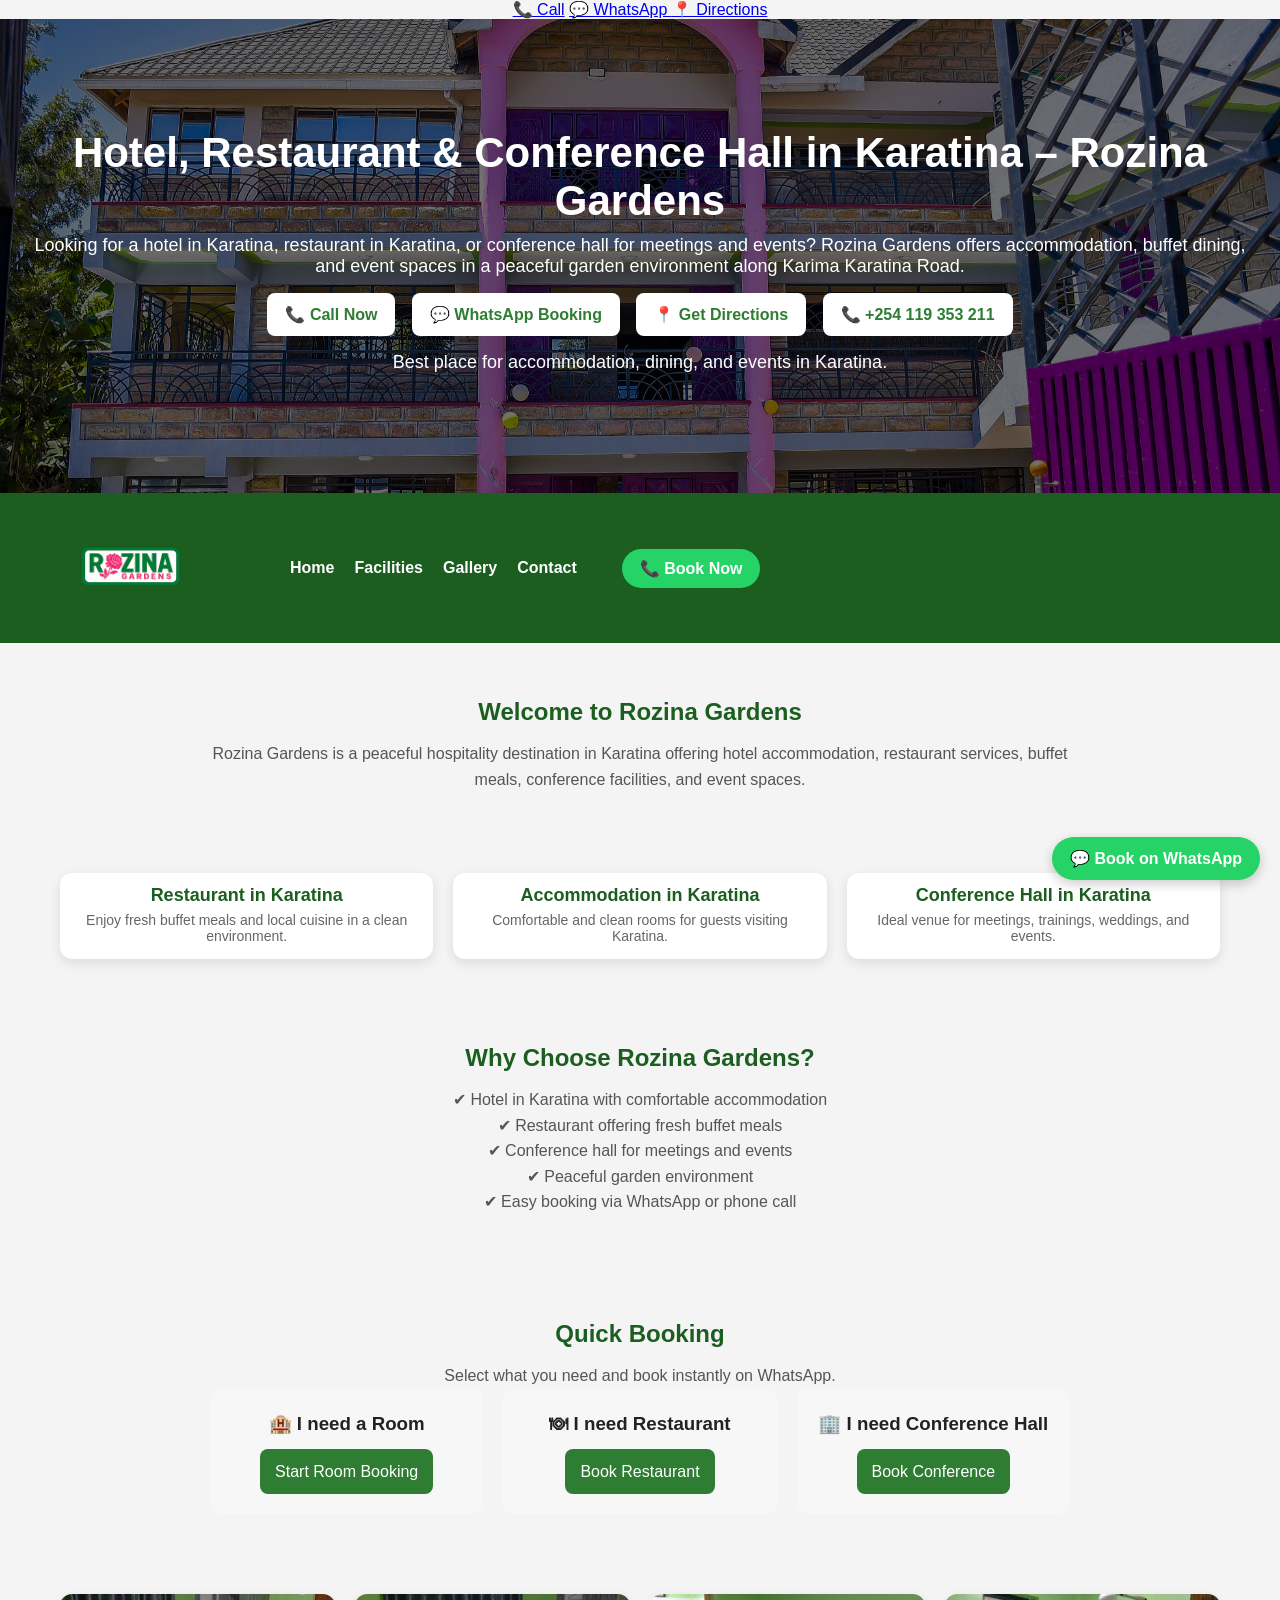
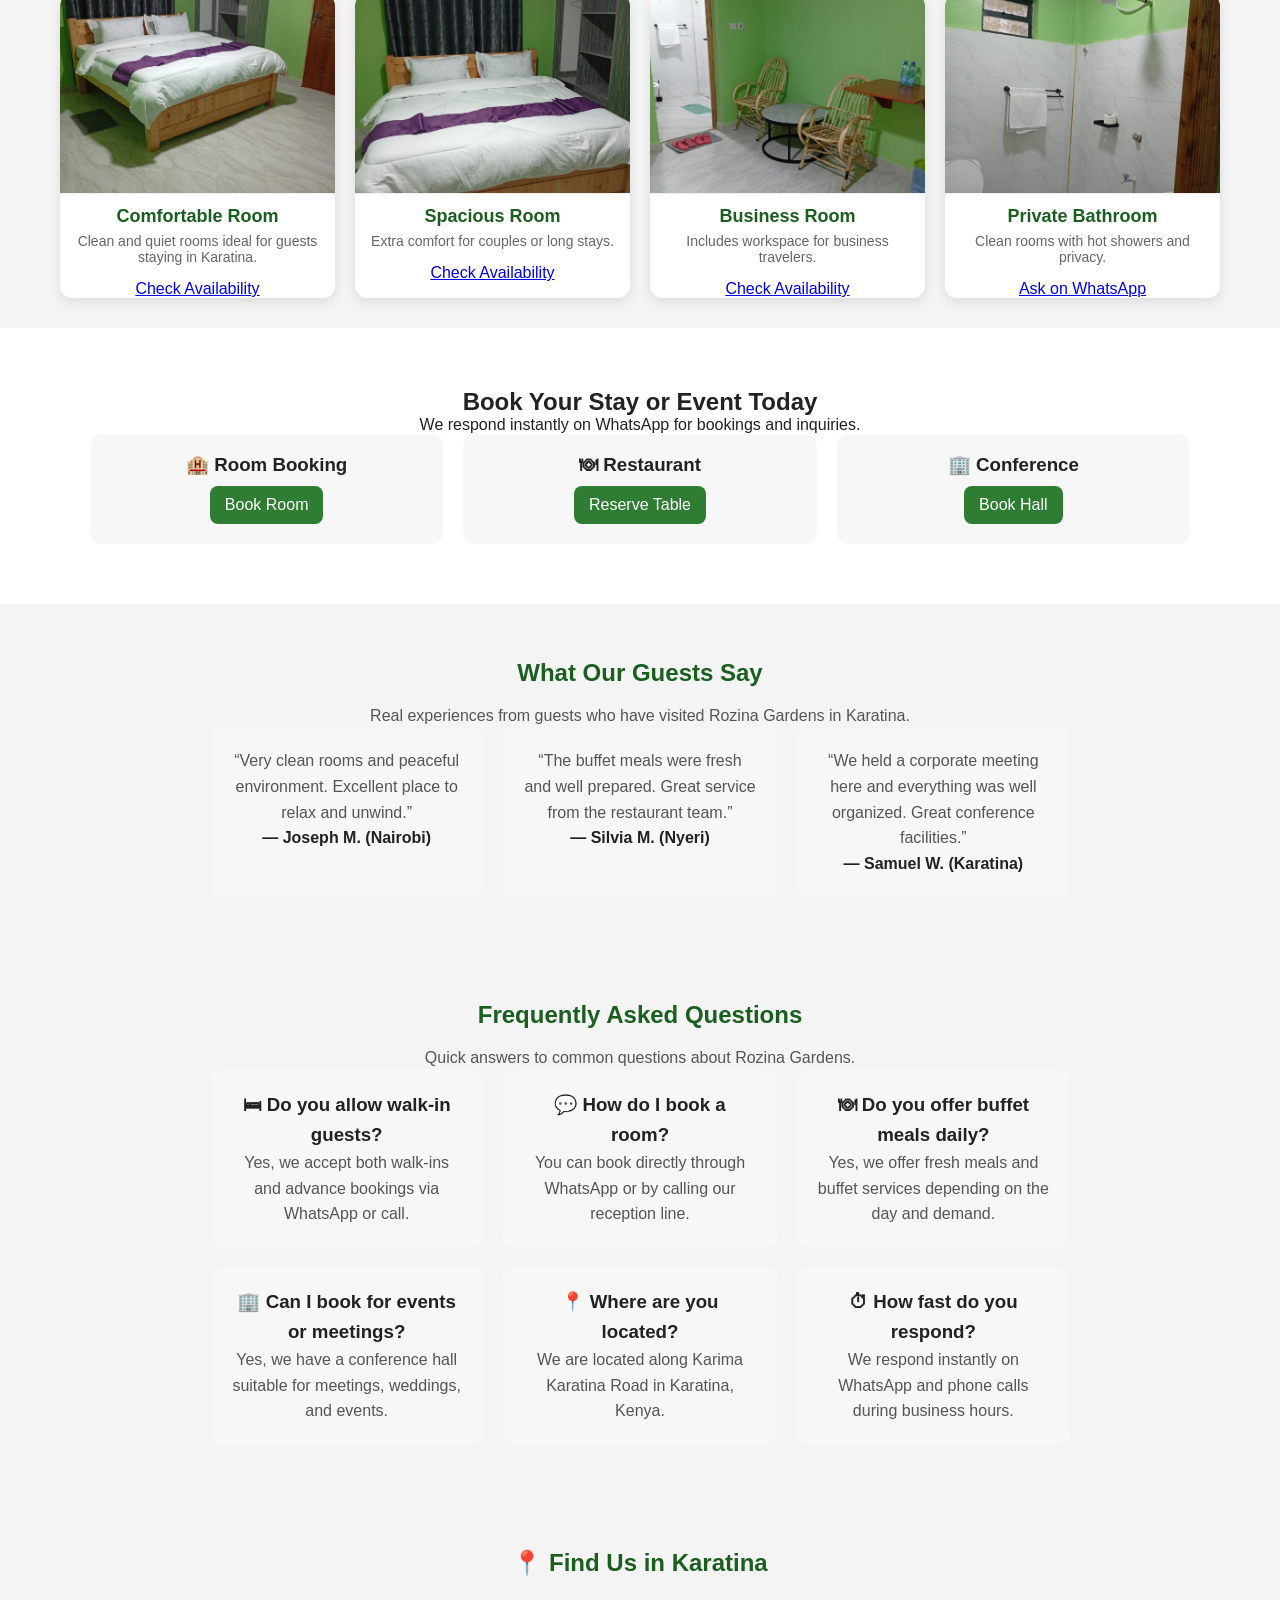
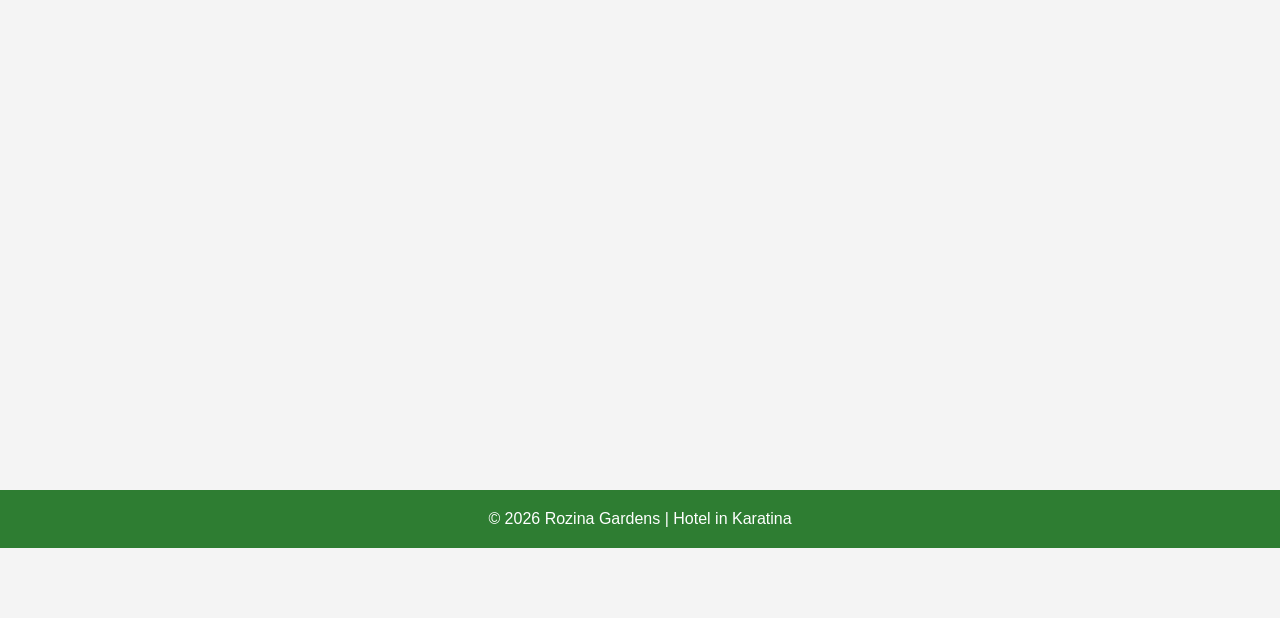
==== index.html @ b00935bf "Correct Rozina Gardens primary phone in index.html" ====
<!DOCTYPE html>
<html lang="en">
<head>
    <meta charset="UTF-8">
    <meta name="viewport" content="width=device-width, initial-scale=1.0">
    <title>Rozina Gardens | Hotel, Restaurant & Conference Hall in Karatina</title>
    <meta name="description" content="Rozina Gardens is a hotel in Karatina offering accommodation, restaurant dining, buffet meals, conference hall, and event venue services along Karima Karatina Road.">
    <link rel="canonical" href="https://rozinagardens.com/">
    <meta property="og:type" content="website">
    <meta property="og:title" content="Rozina Gardens | Hotel, Restaurant & Conference Hall in Karatina">
    <meta property="og:description" content="Accommodation, restaurant dining, buffet meals, conference and event facilities in Karatina.">
    <meta property="og:url" content="https://rozinagardens.com/">
    <meta property="og:image" content="https://rozinagardens.com/images/exterior/building-front-pink.jpg">
    <meta name="twitter:card" content="summary_large_image">
    <link rel="stylesheet" href="css/style.css">
    <link rel="icon" href="images/favicon/favicon.ico" sizes="any">
    <link rel="icon" type="image/png" sizes="16x16" href="images/favicon/favicon-16x16.png">
    <link rel="icon" type="image/png" sizes="32x32" href="images/favicon/favicon-32x32.png">
    <link rel="apple-touch-icon" href="images/favicon/apple-touch-icon.png">
    <meta name="theme-color" content="#0b7a3b">
    <script type="application/ld+json">
    {
      "@context": "https://schema.org",
      "@type": ["Hotel", "Restaurant"],
      "@id": "https://rozinagardens.com/#business",
      "name": "Rozina Gardens",
      "url": "https://rozinagardens.com/",
      "telephone": "+254119353211",
      "image": "https://rozinagardens.com/images/exterior/building-front-pink.jpg",
      "logo": "https://rozinagardens.com/images/logo/logo.png",
      "description": "Rozina Gardens offers hotel accommodation, restaurant dining, buffet meals, conference facilities and event spaces in Karatina, Kenya.",
      "address": {
        "@type": "PostalAddress",
        "streetAddress": "Karima Karatina Road",
        "addressLocality": "Karatina",
        "addressCountry": "KE"
      },
      "hasMap": "https://www.google.com/maps/search/?api=1&query=Rozina+Gardens+Karatina"
    }
    </script>
</head>

<body>

<!-- =========================
     STICKY BOOKING BAR
========================= -->
<div class="sticky-bar">

    <a href="tel:+254119353211" class="sticky-call">📞 Call</a>

    <a href="https://wa.me/254113953211" class="sticky-whatsapp" target="_blank">
        💬 WhatsApp
    </a>

    <a href="https://www.google.com/maps/search/?api=1&query=Rozina+Gardens+Karatina"
       class="sticky-directions" target="_blank">
        📍 Directions
    </a>

</div>

<!-- HERO SECTION -->
<header class="hero">

    <h1>Hotel, Restaurant & Conference Hall in Karatina – Rozina Gardens</h1>

    <p>
        Looking for a hotel in Karatina, restaurant in Karatina, or conference hall for meetings and events?
        Rozina Gardens offers accommodation, buffet dining, and event spaces in a peaceful garden environment along Karima Karatina Road.
    </p>

    <div class="cta">
        <a href="tel:+254119353211">📞 Call Now</a>
        <a href="https://wa.me/254113953211">💬 WhatsApp Booking</a>
        <a href="https://www.google.com/maps/search/?api=1&query=Rozina+Gardens+Karatina" target="_blank">
            📍 Get Directions
        </a>

        <a class="contact-pill" href="tel:+254119353211">
            📞 +254 119 353 211
        </a>
    </div>

    <p class="tagline">
        Best place for accommodation, dining, and events in Karatina.
    </p>

</header>

<!-- NAVIGATION -->
<nav>

    <a href="index.html" class="site-logo">
        <img src="images/logo/logo.png" alt="Rozina Gardens Logo">
    </a>

    <a href="index.html">Home</a>

    <a href="facilities.html">Facilities</a>

    <a href="gallery.html">Gallery</a>

    <a href="contact.html">Contact</a>

    <a class="book-btn"
        href="https://wa.me/254113953211"
        target="_blank">
        📞 Book Now
    </a>

</nav>

<!-- INTRO -->
<section class="intro">

    <h2>Welcome to Rozina Gardens</h2>

    <p>
        Rozina Gardens is a peaceful hospitality destination in Karatina offering hotel accommodation, restaurant services,
        buffet meals, conference facilities, and event spaces.
    </p>

</section>

<!-- SERVICES -->
<section class="cards">

    <div class="card">
        <h3>Restaurant in Karatina</h3>
        <p>Enjoy fresh buffet meals and local cuisine in a clean environment.</p>
    </div>

    <div class="card">
        <h3>Accommodation in Karatina</h3>
        <p>Comfortable and clean rooms for guests visiting Karatina.</p>
    </div>

    <div class="card">
        <h3>Conference Hall in Karatina</h3>
        <p>Ideal venue for meetings, trainings, weddings, and events.</p>
    </div>

</section>

<!-- WHY CHOOSE US -->
<section class="intro">

    <h2>Why Choose Rozina Gardens?</h2>

    <p>
        ✔ Hotel in Karatina with comfortable accommodation<br>
        ✔ Restaurant offering fresh buffet meals<br>
        ✔ Conference hall for meetings and events<br>
        ✔ Peaceful garden environment<br>
        ✔ Easy booking via WhatsApp or phone call
    </p>

</section>

<!-- =========================
     QUICK BOOKING INTENT (NEW)
========================= -->
<section class="intro">

    <h2>Quick Booking</h2>

    <p>Select what you need and book instantly on WhatsApp.</p>

    <div class="booking-cards">

        <div class="booking-card">
            <h3>🏨 I need a Room</h3>
            <a href="https://wa.me/254113953211?text=Hello%20I%20would%20like%20to%20book%20a%20room%20at%20Rozina%20Gardens"
               target="_blank">
               Start Room Booking
            </a>
        </div>

        <div class="booking-card">
            <h3>🍽 I need Restaurant</h3>
            <a href="https://wa.me/254113953211?text=Hello%20I%20would%20like%20to%20make%20a%20restaurant%20reservation%20at%20Rozina%20Gardens"
               target="_blank">
               Book Restaurant
            </a>
        </div>

        <div class="booking-card">
            <h3>🏢 I need Conference Hall</h3>
            <a href="https://wa.me/254113953211?text=Hello%20I%20would%20like%20to%20book%20the%20conference%20hall%20at%20Rozina%20Gardens"
               target="_blank">
               Book Conference
            </a>
        </div>

    </div>

</section>

<!-- ROOMS SECTION -->
<section class="cards">

    <div class="card">
        <img src="images/rooms/bedroom-main.jpg" alt="Comfortable guest room at Rozina Gardens in Karatina" loading="lazy">
        <h3>Comfortable Room</h3>
        <p>Clean and quiet rooms ideal for guests staying in Karatina.</p>
        <a href="https://wa.me/254113953211?text=I%20want%20to%20book%20a%20room" target="_blank">
            Check Availability
        </a>
    </div>

    <div class="card">
        <img src="images/rooms/bed-detail.jpg" alt="Bed and room details at Rozina Gardens" loading="lazy">
        <h3>Spacious Room</h3>
        <p>Extra comfort for couples or long stays.</p>
        <a href="https://wa.me/254113953211?text=I%20want%20a%20spacious%20room" target="_blank">
            Check Availability
        </a>
    </div>

    <div class="card">
        <img src="images/rooms/room-desk-area.jpg" alt="Guest room workspace at Rozina Gardens" loading="lazy">
        <h3>Business Room</h3>
        <p>Includes workspace for business travelers.</p>
        <a href="https://wa.me/254113953211?text=I%20need%20a%20business%20room" target="_blank">
            Check Availability
        </a>
    </div>

    <div class="card">
        <img src="images/rooms/bathroom-clean.jpg" alt="Private guest bathroom at Rozina Gardens" loading="lazy">
        <h3>Private Bathroom</h3>
        <p>Clean rooms with hot showers and privacy.</p>
        <a href="https://wa.me/254113953211?text=Tell%20me%20about%20bathrooms" target="_blank">
            Ask on WhatsApp
        </a>
    </div>

</section>

<!-- BOOKING SECTION -->
<section class="booking-section">

    <h2>Book Your Stay or Event Today</h2>

    <p>We respond instantly on WhatsApp for bookings and inquiries.</p>

    <div class="booking-cards">

        <div class="booking-card">
            <h3>🏨 Room Booking</h3>
            <a href="https://wa.me/254113953211?text=I%20want%20to%20book%20a%20room" target="_blank">Book Room</a>
        </div>

        <div class="booking-card">
            <h3>🍽 Restaurant</h3>
            <a href="https://wa.me/254113953211?text=I%20want%20to%20reserve%20a%20table" target="_blank">Reserve Table</a>
        </div>

        <div class="booking-card">
            <h3>🏢 Conference</h3>
            <a href="https://wa.me/254113953211?text=I%20want%20to%20book%20conference%20hall" target="_blank">Book Hall</a>
        </div>

    </div>
</section>
<!-- =========================
     TESTIMONIALS SECTION
========================= -->
<section class="intro">

    <h2>What Our Guests Say</h2>

    <p>Real experiences from guests who have visited Rozina Gardens in Karatina.</p>

    <div class="booking-cards">

        <div class="booking-card">
            <p>
                “Very clean rooms and peaceful environment. Excellent place to relax and unwind.”
            </p>
            <h4>— Joseph M. (Nairobi)</h4>
        </div>

        <div class="booking-card">
            <p>
                “The buffet meals were fresh and well prepared. Great service from the restaurant team.”
            </p>
            <h4>— Silvia M. (Nyeri)</h4>
        </div>

        <div class="booking-card">
            <p>
                “We held a corporate meeting here and everything was well organized. Great conference facilities.”
            </p>
            <h4>— Samuel W. (Karatina)</h4>
        </div>

    </div>

</section>
<!-- =========================
     FAQ SECTION
========================= -->
<section class="intro">

    <h2>Frequently Asked Questions</h2>

    <p>Quick answers to common questions about Rozina Gardens.</p>

    <div class="booking-cards">

        <div class="booking-card">
            <h3>🛏 Do you allow walk-in guests?</h3>
            <p>Yes, we accept both walk-ins and advance bookings via WhatsApp or call.</p>
        </div>

        <div class="booking-card">
            <h3>💬 How do I book a room?</h3>
            <p>You can book directly through WhatsApp or by calling our reception line.</p>
        </div>

        <div class="booking-card">
            <h3>🍽 Do you offer buffet meals daily?</h3>
            <p>Yes, we offer fresh meals and buffet services depending on the day and demand.</p>
        </div>

        <div class="booking-card">
            <h3>🏢 Can I book for events or meetings?</h3>
            <p>Yes, we have a conference hall suitable for meetings, weddings, and events.</p>
        </div>

        <div class="booking-card">
            <h3>📍 Where are you located?</h3>
            <p>We are located along Karima Karatina Road in Karatina, Kenya.</p>
        </div>

        <div class="booking-card">
            <h3>⏱ How fast do you respond?</h3>
            <p>We respond instantly on WhatsApp and phone calls during business hours.</p>
        </div>

    </div>

</section>
<!-- MAP -->
<section class="intro">

    <h2>📍 Find Us in Karatina</h2>

    <iframe
        src="https://www.google.com/maps?q=Rozina+Gardens+Karatina&output=embed"
        width="100%"
        height="400"
        style="border:0; border-radius:10px;"
        loading="lazy">
    </iframe>

</section>

<!-- FOOTER -->
<footer>
    <p>© 2026 Rozina Gardens | Hotel in Karatina</p>
</footer>

<!-- WHATSAPP FLOAT -->
<a href="https://wa.me/254113953211" class="whatsapp-float">
    💬 Book on WhatsApp
</a>

</body>
</html>
---- css/style.css ----
/* =========================
   RESET
========================= */
* {
    margin: 0;
    padding: 0;
    box-sizing: border-box;
    font-family: Arial, sans-serif;
}

html {
    scroll-behavior: smooth;
}

body {
    background: #f4f4f4;
    color: #222;
    text-align: center;
    padding-bottom: 70px;
}

/* =========================
   HERO
========================= */
.hero {
    background: url("../images/exterior/building-front-pink.jpg") center/cover no-repeat;
    color: white;
    padding: 110px 20px;
    position: relative;
}

.hero::before {
    content: "";
    position: absolute;
    inset: 0;
    background: rgba(0, 0, 0, 0.55);
}

.hero * {
    position: relative;
    z-index: 2;
}

.hero h1 {
    font-size: 42px;
    margin-bottom: 10px;
}

.hero p {
    font-size: 18px;
    margin: 10px 0;
}

/* =========================
   NAVIGATION
========================= */

nav {
    background: #1b5e20;
    padding: 15px 40px;
    display: flex;
    align-items: center;
    justify-content: flex-start;
    gap: 20px;
    flex-wrap: wrap;
}

nav a {
    color: white;
    text-decoration: none;
    font-weight: bold;
    transition: 0.25s ease;
}

nav a:hover {
    opacity: 0.85;
}

.site-logo {
    margin-right: 50px;
}

.site-logo img {
    height: 120px;
    width: auto;
    display: block;
}

/* Book Now Button */

.book-btn {
    background: #25D366;
    color: white !important;
    padding: 10px 18px;
    border-radius: 30px;
    margin-left: 25px;
    transition: 0.25s ease;
}

.book-btn:hover {
    background: #1ebe5d;
    transform: translateY(-2px);
}

nav a:hover {
    opacity: 0.85;
}

/* =========================
   CTA BUTTONS
========================= */
.cta a {
    display: inline-block;
    background: white;
    color: #2e7d32;
    padding: 12px 18px;
    margin: 6px;
    border-radius: 8px;
    font-weight: bold;
    text-decoration: none;
    transition: 0.3s ease;
}

.cta a:hover {
    transform: translateY(-2px);
}

/* =========================
   INTRO SECTION
========================= */
.intro {
    padding: 50px 20px;
    max-width: 900px;
    margin: auto;
    line-height: 1.6;
}

.intro h1,
.intro h2 {
    margin-bottom: 10px;
    color: #1b5e20;
}

.intro p {
    color: #555;
}

/* =========================
   GRID LAYOUT
========================= */
.cards,
.gallery {
    display: grid;
    grid-template-columns: repeat(auto-fit, minmax(250px, 1fr));
    gap: 20px;
    padding: 30px 20px;
    max-width: 1200px;
    margin: auto;
}

/* =========================
   CARD STYLING
========================= */
.card {
    background: white;
    border-radius: 12px;
    overflow: hidden;
    box-shadow: 0 4px 12px rgba(0,0,0,0.1);
    display: flex;
    flex-direction: column;
    transition: transform 0.25s ease, box-shadow 0.25s ease;
}

.cards a.card {
    text-decoration: none;
    color: inherit;
}

.card:hover {
    transform: translateY(-6px) scale(1.02);
    box-shadow: 0 12px 30px rgba(0,0,0,0.18);
}

.card img {
    width: 100%;
    height: 200px;
    object-fit: cover;
    border-bottom: 1px solid #eee;
}

.card h3 {
    margin: 12px 0 6px;
    color: #1b5e20;
    font-size: 18px;
}

.card p {
    padding: 0 12px 15px;
    color: #666;
    font-size: 14px;
}

.cards .card:hover h3 {
    color: #2e7d32;
}

/* =========================
   GALLERY IMAGES
========================= */
.gallery img {
    width: 100%;
    height: 240px;
    object-fit: cover;
    border-radius: 10px;
    display: block;
}

.gallery br {
    display: none;
}

/* =========================
   BOOKING SECTION
========================= */
.booking-section {
    background: white;
    padding: 60px 20px;
}

.booking-cards {
    display: grid;
    grid-template-columns: repeat(auto-fit, minmax(240px, 1fr));
    gap: 20px;
    max-width: 1100px;
    margin: auto;
}

.booking-card {
    background: #f7f7f7;
    padding: 20px;
    border-radius: 12px;
}

.booking-card a {
    display: inline-block;
    margin-top: 10px;
    background: #2e7d32;
    color: white;
    padding: 10px 15px;
    border-radius: 8px;
    text-decoration: none;
    transition: 0.3s ease;
}

.booking-card a:hover {
    opacity: 0.9;
}

/* =========================
   FOOTER
========================= */
footer {
    background: #2e7d32;
    color: white;
    padding: 20px;
    margin-top: 40px;
}

/* =========================
   WHATSAPP FLOATING BUTTON
========================= */
.whatsapp-float {
    position: fixed;
    bottom: 20px;
    right: 20px;
    background: #25D366;
    color: white;
    padding: 12px 18px;
    border-radius: 50px;
    font-weight: bold;
    text-decoration: none;
    z-index: 999;
    box-shadow: 0 4px 12px rgba(0,0,0,0.2);
}

.whatsapp-float:hover {
    transform: translateY(-2px);
}

/* =========================
   MOBILE
========================= */
@media (max-width: 768px) {

    .hero {
        padding: 80px 20px;
    }

    .hero h1 {
        font-size: 30px;
    }

    .hero p {
        font-size: 16px;
    }

    nav {
        gap: 15px;
    }

    .cards,
    .gallery {
        grid-template-columns: 1fr;
    }
}


/* Keyboard accessibility */
a:focus-visible {
    outline: 3px solid currentColor;
    outline-offset: 3px;
}

@media (max-width: 768px) {
    nav {
        padding: 12px 16px;
        justify-content: center;
    }

    .site-logo {
        width: 100%;
        margin-right: 0;
        display: flex;
        justify-content: center;
    }

    .site-logo img {
        height: 90px;
    }

    .book-btn {
        margin-left: 0;
    }
}
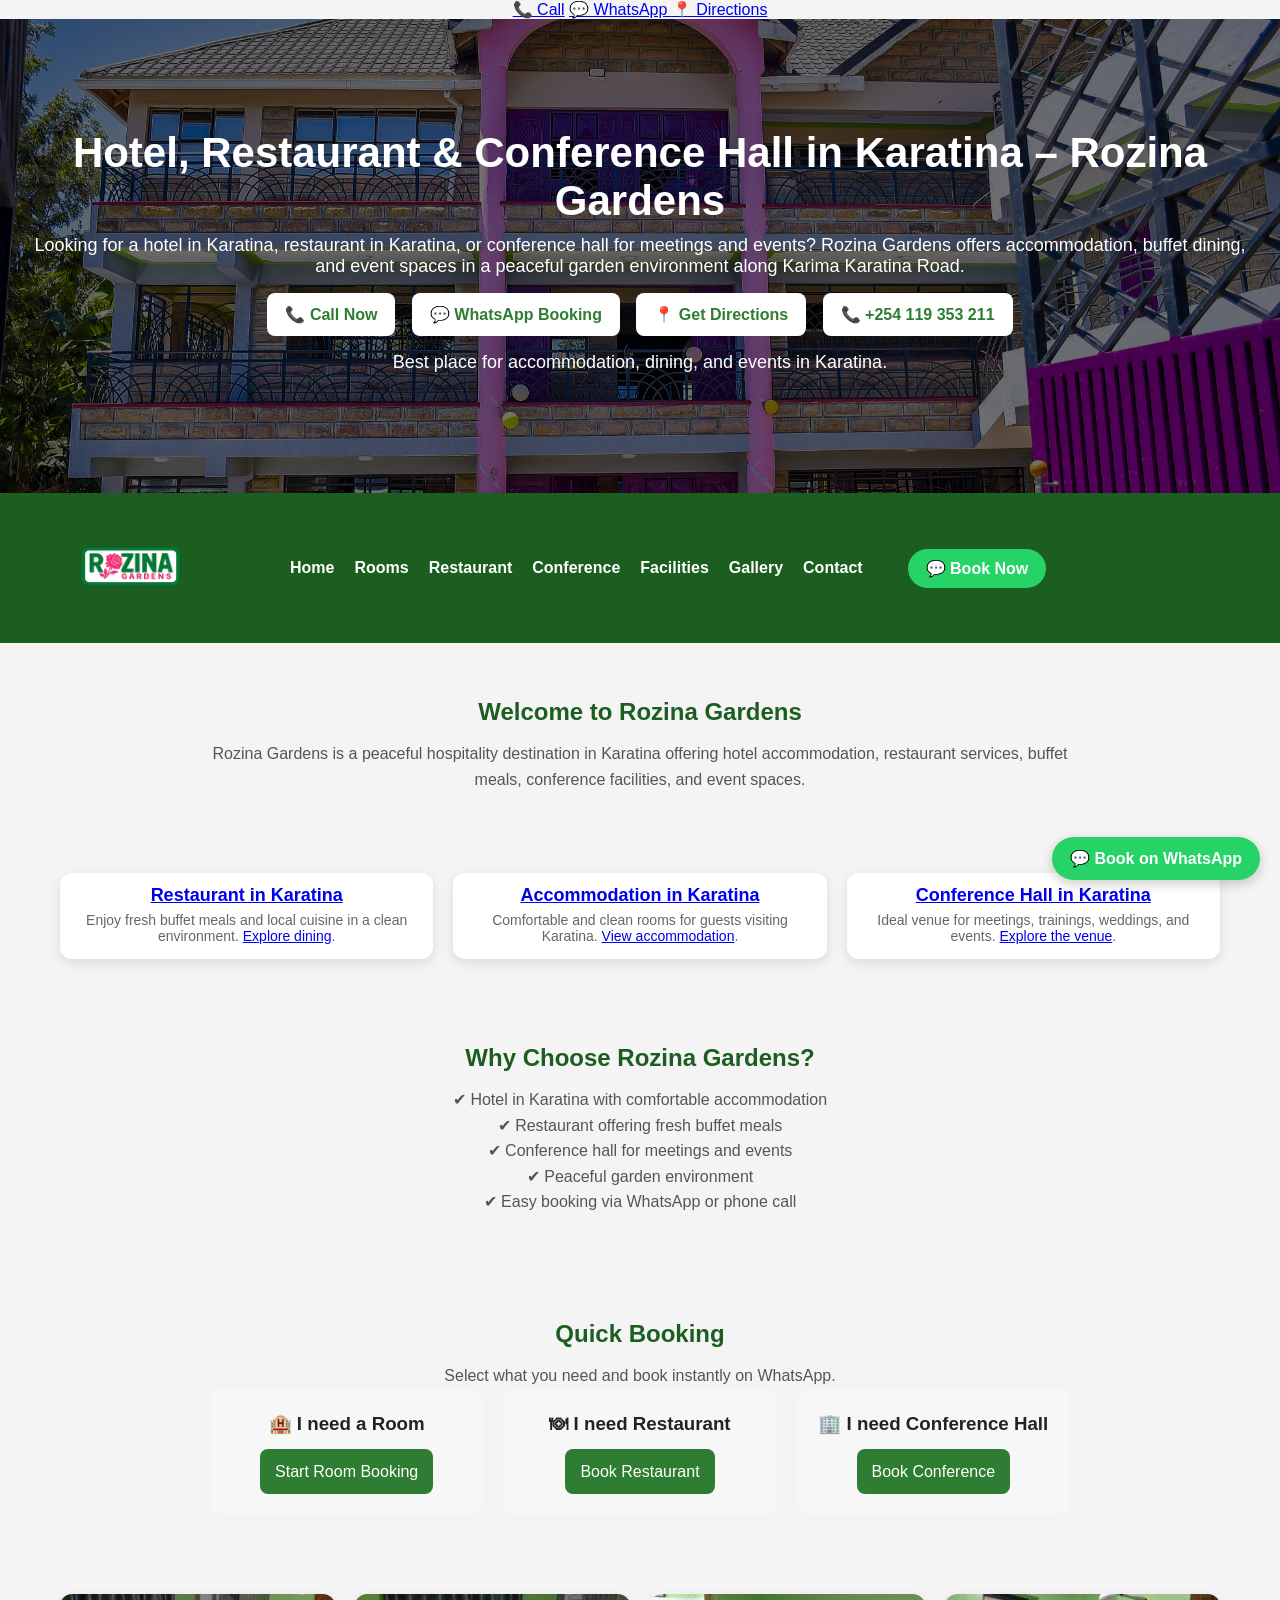
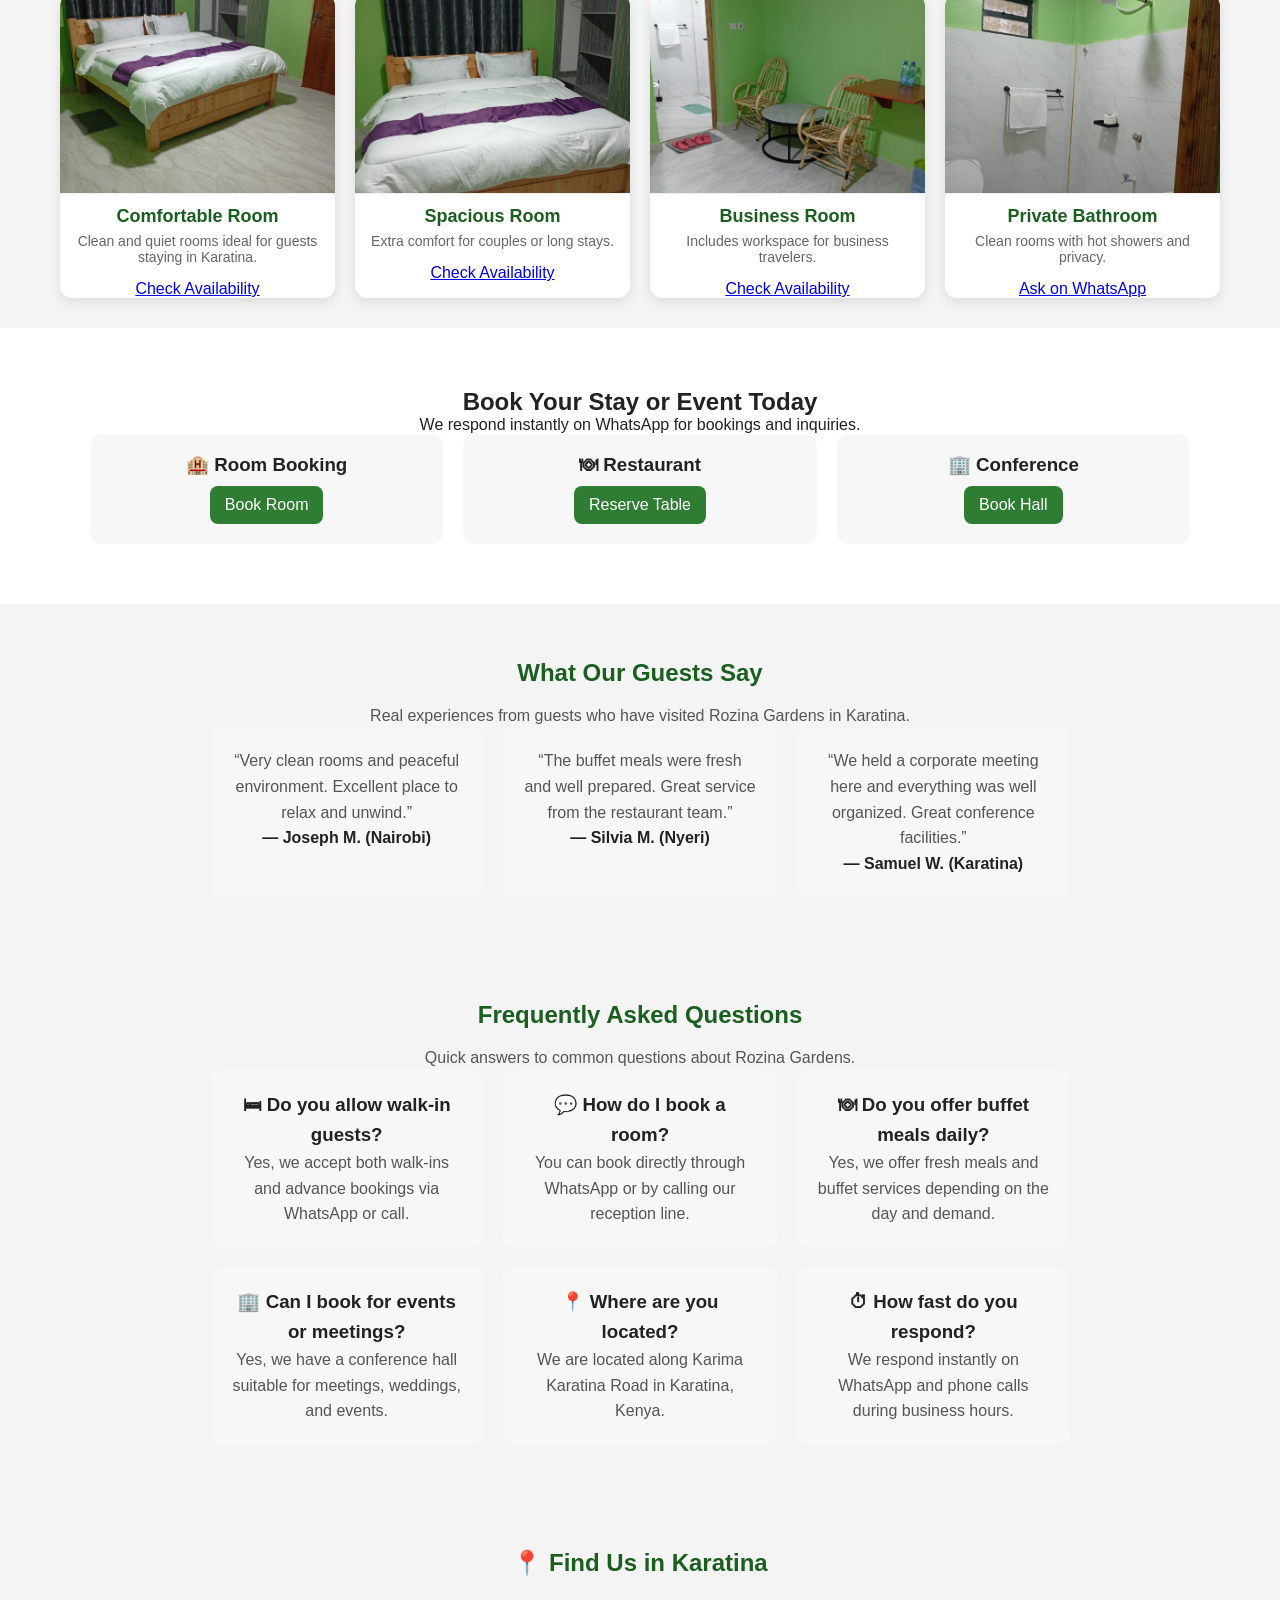
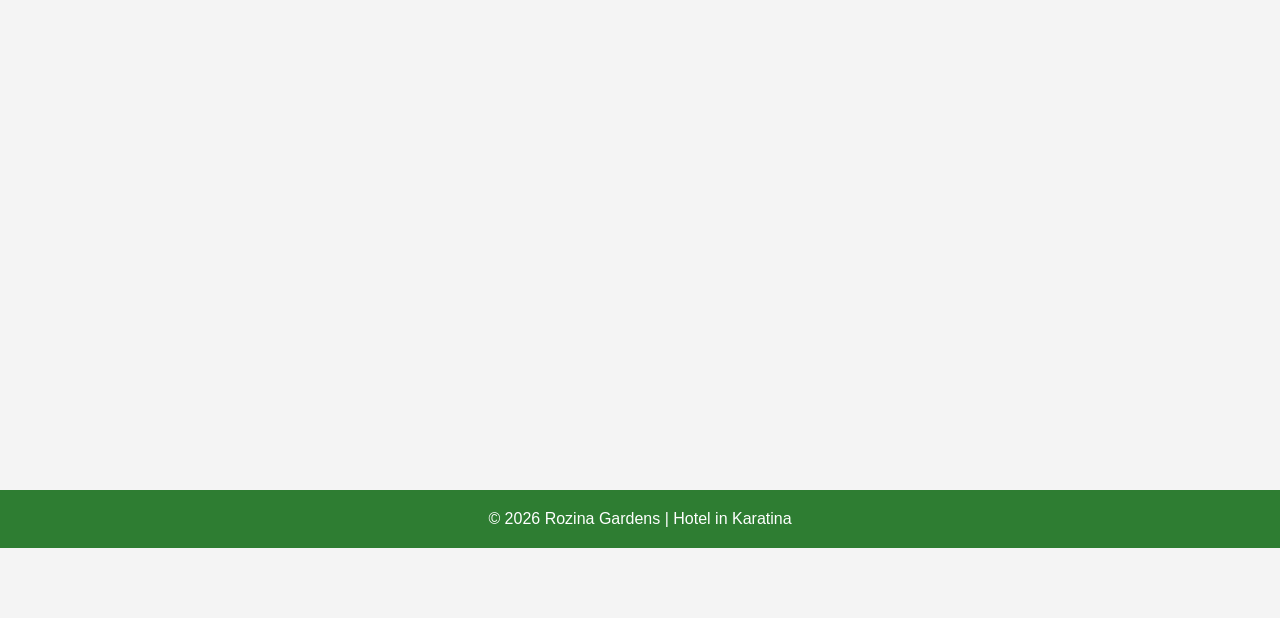
==== commit 902cab99: "Integrate local SEO service pages in index.html" ====
--- a/index.html
+++ b/index.html
@@ -49,7 +49,7 @@
 
     <a href="tel:+254119353211" class="sticky-call">📞 Call</a>
 
-    <a href="https://wa.me/254113953211" class="sticky-whatsapp" target="_blank">
+    <a href="https://wa.me/254119353211" class="sticky-whatsapp" target="_blank">
         💬 WhatsApp
     </a>
 
@@ -72,7 +72,7 @@
 
     <div class="cta">
         <a href="tel:+254119353211">📞 Call Now</a>
-        <a href="https://wa.me/254113953211">💬 WhatsApp Booking</a>
+        <a href="https://wa.me/254119353211">💬 WhatsApp Booking</a>
         <a href="https://www.google.com/maps/search/?api=1&query=Rozina+Gardens+Karatina" target="_blank">
             📍 Get Directions
         </a>
@@ -96,17 +96,17 @@
     </a>
 
     <a href="index.html">Home</a>
-
+    <a href="rooms-karatina.html">Rooms</a>
+    <a href="restaurant-karatina.html">Restaurant</a>
+    <a href="conference-hall-karatina.html">Conference</a>
     <a href="facilities.html">Facilities</a>
-
     <a href="gallery.html">Gallery</a>
-
     <a href="contact.html">Contact</a>
 
     <a class="book-btn"
-        href="https://wa.me/254113953211"
-        target="_blank">
-        📞 Book Now
+        href="https://wa.me/254119353211"
+        target="_blank" rel="noopener">
+        💬 Book Now
     </a>
 
 </nav>
@@ -127,18 +127,18 @@
 <section class="cards">
 
     <div class="card">
-        <h3>Restaurant in Karatina</h3>
-        <p>Enjoy fresh buffet meals and local cuisine in a clean environment.</p>
-    </div>
-
-    <div class="card">
-        <h3>Accommodation in Karatina</h3>
-        <p>Comfortable and clean rooms for guests visiting Karatina.</p>
-    </div>
-
-    <div class="card">
-        <h3>Conference Hall in Karatina</h3>
-        <p>Ideal venue for meetings, trainings, weddings, and events.</p>
+        <h3><a href="restaurant-karatina.html">Restaurant in Karatina</a></h3>
+        <p>Enjoy fresh buffet meals and local cuisine in a clean environment. <a href="restaurant-karatina.html">Explore dining</a>.</p>
+    </div>
+
+    <div class="card">
+        <h3><a href="rooms-karatina.html">Accommodation in Karatina</a></h3>
+        <p>Comfortable and clean rooms for guests visiting Karatina. <a href="rooms-karatina.html">View accommodation</a>.</p>
+    </div>
+
+    <div class="card">
+        <h3><a href="conference-hall-karatina.html">Conference Hall in Karatina</a></h3>
+        <p>Ideal venue for meetings, trainings, weddings, and events. <a href="conference-hall-karatina.html">Explore the venue</a>.</p>
     </div>
 
 </section>
@@ -171,7 +171,7 @@
 
         <div class="booking-card">
             <h3>🏨 I need a Room</h3>
-            <a href="https://wa.me/254113953211?text=Hello%20I%20would%20like%20to%20book%20a%20room%20at%20Rozina%20Gardens"
+            <a href="https://wa.me/254119353211?text=Hello%20I%20would%20like%20to%20book%20a%20room%20at%20Rozina%20Gardens"
                target="_blank">
                Start Room Booking
             </a>
@@ -179,7 +179,7 @@
 
         <div class="booking-card">
             <h3>🍽 I need Restaurant</h3>
-            <a href="https://wa.me/254113953211?text=Hello%20I%20would%20like%20to%20make%20a%20restaurant%20reservation%20at%20Rozina%20Gardens"
+            <a href="https://wa.me/254119353211?text=Hello%20I%20would%20like%20to%20make%20a%20restaurant%20reservation%20at%20Rozina%20Gardens"
                target="_blank">
                Book Restaurant
             </a>
@@ -187,7 +187,7 @@
 
         <div class="booking-card">
             <h3>🏢 I need Conference Hall</h3>
-            <a href="https://wa.me/254113953211?text=Hello%20I%20would%20like%20to%20book%20the%20conference%20hall%20at%20Rozina%20Gardens"
+            <a href="https://wa.me/254119353211?text=Hello%20I%20would%20like%20to%20book%20the%20conference%20hall%20at%20Rozina%20Gardens"
                target="_blank">
                Book Conference
             </a>
@@ -204,7 +204,7 @@
         <img src="images/rooms/bedroom-main.jpg" alt="Comfortable guest room at Rozina Gardens in Karatina" loading="lazy">
         <h3>Comfortable Room</h3>
         <p>Clean and quiet rooms ideal for guests staying in Karatina.</p>
-        <a href="https://wa.me/254113953211?text=I%20want%20to%20book%20a%20room" target="_blank">
+        <a href="https://wa.me/254119353211?text=I%20want%20to%20book%20a%20room" target="_blank">
             Check Availability
         </a>
     </div>
@@ -213,7 +213,7 @@
         <img src="images/rooms/bed-detail.jpg" alt="Bed and room details at Rozina Gardens" loading="lazy">
         <h3>Spacious Room</h3>
         <p>Extra comfort for couples or long stays.</p>
-        <a href="https://wa.me/254113953211?text=I%20want%20a%20spacious%20room" target="_blank">
+        <a href="https://wa.me/254119353211?text=I%20want%20a%20spacious%20room" target="_blank">
             Check Availability
         </a>
     </div>
@@ -222,7 +222,7 @@
         <img src="images/rooms/room-desk-area.jpg" alt="Guest room workspace at Rozina Gardens" loading="lazy">
         <h3>Business Room</h3>
         <p>Includes workspace for business travelers.</p>
-        <a href="https://wa.me/254113953211?text=I%20need%20a%20business%20room" target="_blank">
+        <a href="https://wa.me/254119353211?text=I%20need%20a%20business%20room" target="_blank">
             Check Availability
         </a>
     </div>
@@ -231,7 +231,7 @@
         <img src="images/rooms/bathroom-clean.jpg" alt="Private guest bathroom at Rozina Gardens" loading="lazy">
         <h3>Private Bathroom</h3>
         <p>Clean rooms with hot showers and privacy.</p>
-        <a href="https://wa.me/254113953211?text=Tell%20me%20about%20bathrooms" target="_blank">
+        <a href="https://wa.me/254119353211?text=Tell%20me%20about%20bathrooms" target="_blank">
             Ask on WhatsApp
         </a>
     </div>
@@ -249,17 +249,17 @@
 
         <div class="booking-card">
             <h3>🏨 Room Booking</h3>
-            <a href="https://wa.me/254113953211?text=I%20want%20to%20book%20a%20room" target="_blank">Book Room</a>
+            <a href="https://wa.me/254119353211?text=I%20want%20to%20book%20a%20room" target="_blank">Book Room</a>
         </div>
 
         <div class="booking-card">
             <h3>🍽 Restaurant</h3>
-            <a href="https://wa.me/254113953211?text=I%20want%20to%20reserve%20a%20table" target="_blank">Reserve Table</a>
+            <a href="https://wa.me/254119353211?text=I%20want%20to%20reserve%20a%20table" target="_blank">Reserve Table</a>
         </div>
 
         <div class="booking-card">
             <h3>🏢 Conference</h3>
-            <a href="https://wa.me/254113953211?text=I%20want%20to%20book%20conference%20hall" target="_blank">Book Hall</a>
+            <a href="https://wa.me/254119353211?text=I%20want%20to%20book%20conference%20hall" target="_blank">Book Hall</a>
         </div>
 
     </div>
@@ -364,7 +364,7 @@
 </footer>
 
 <!-- WHATSAPP FLOAT -->
-<a href="https://wa.me/254113953211" class="whatsapp-float">
+<a href="https://wa.me/254119353211" class="whatsapp-float">
     💬 Book on WhatsApp
 </a>
 
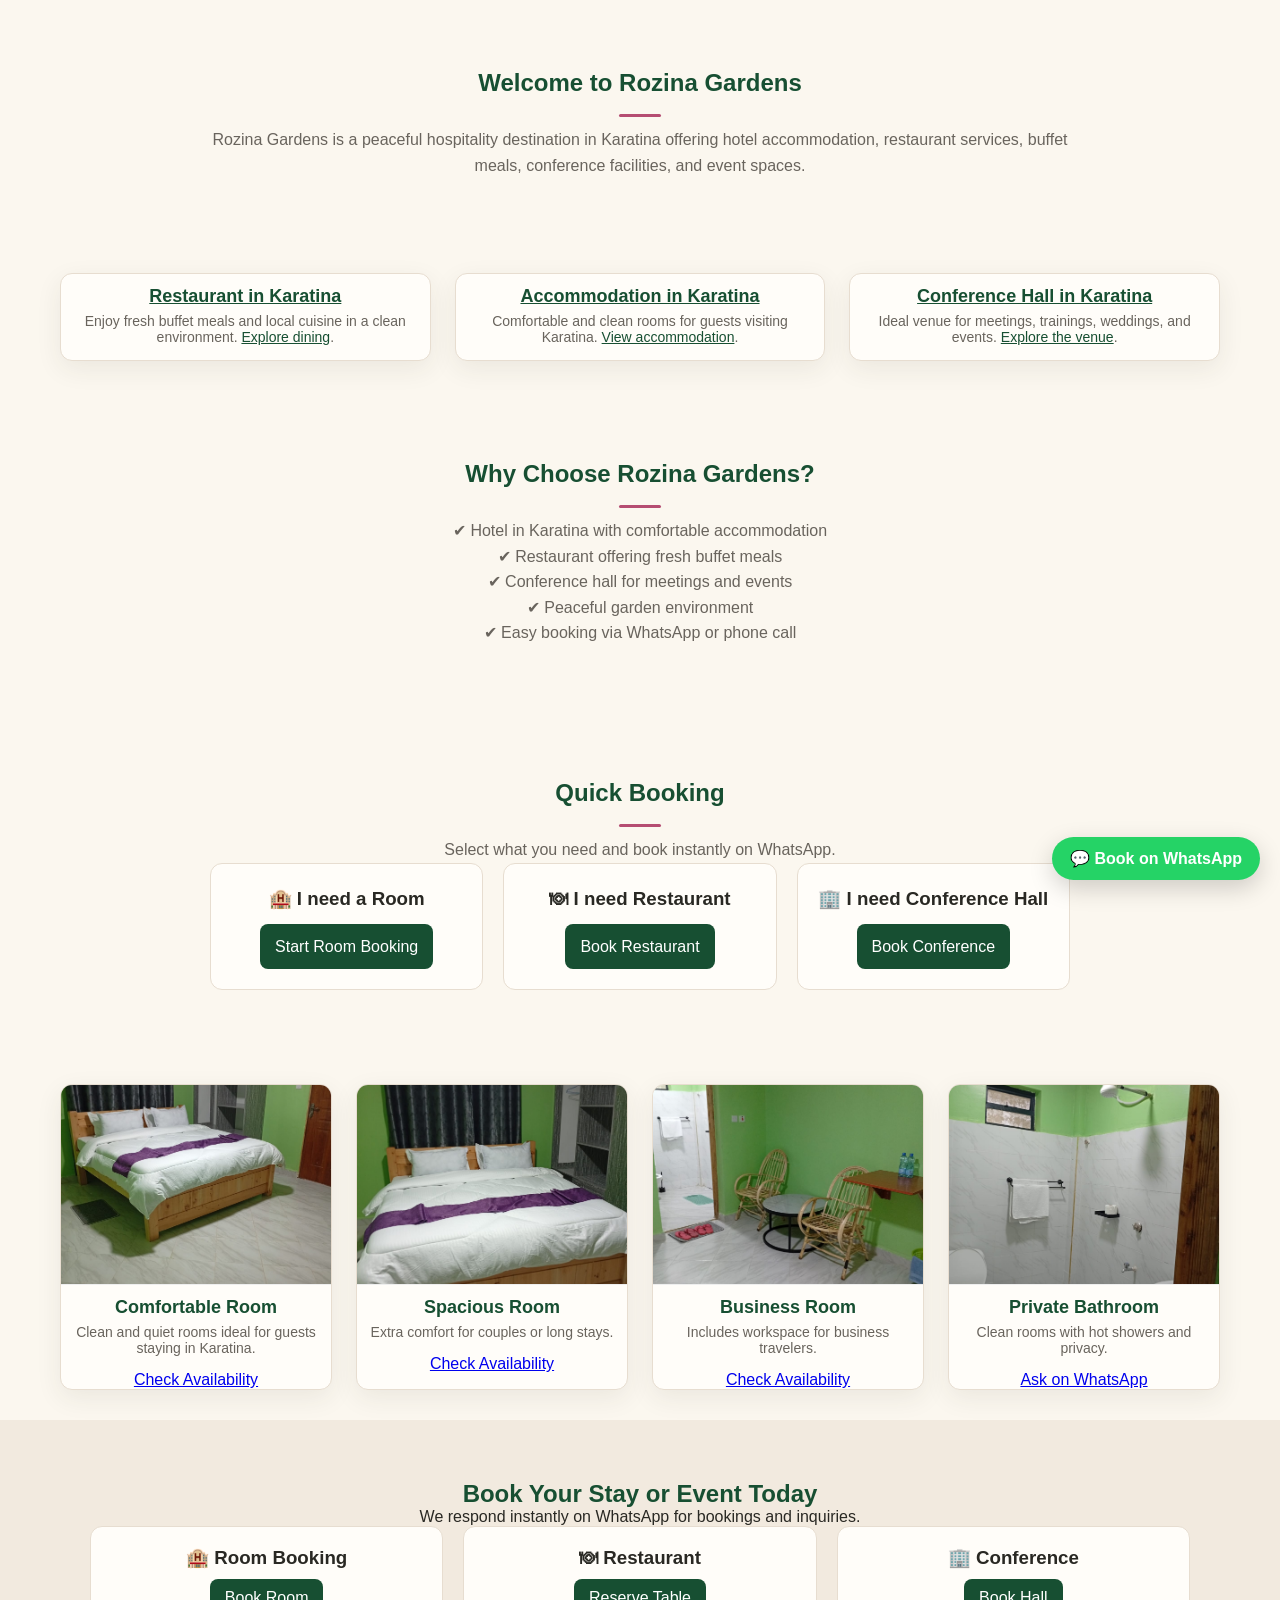
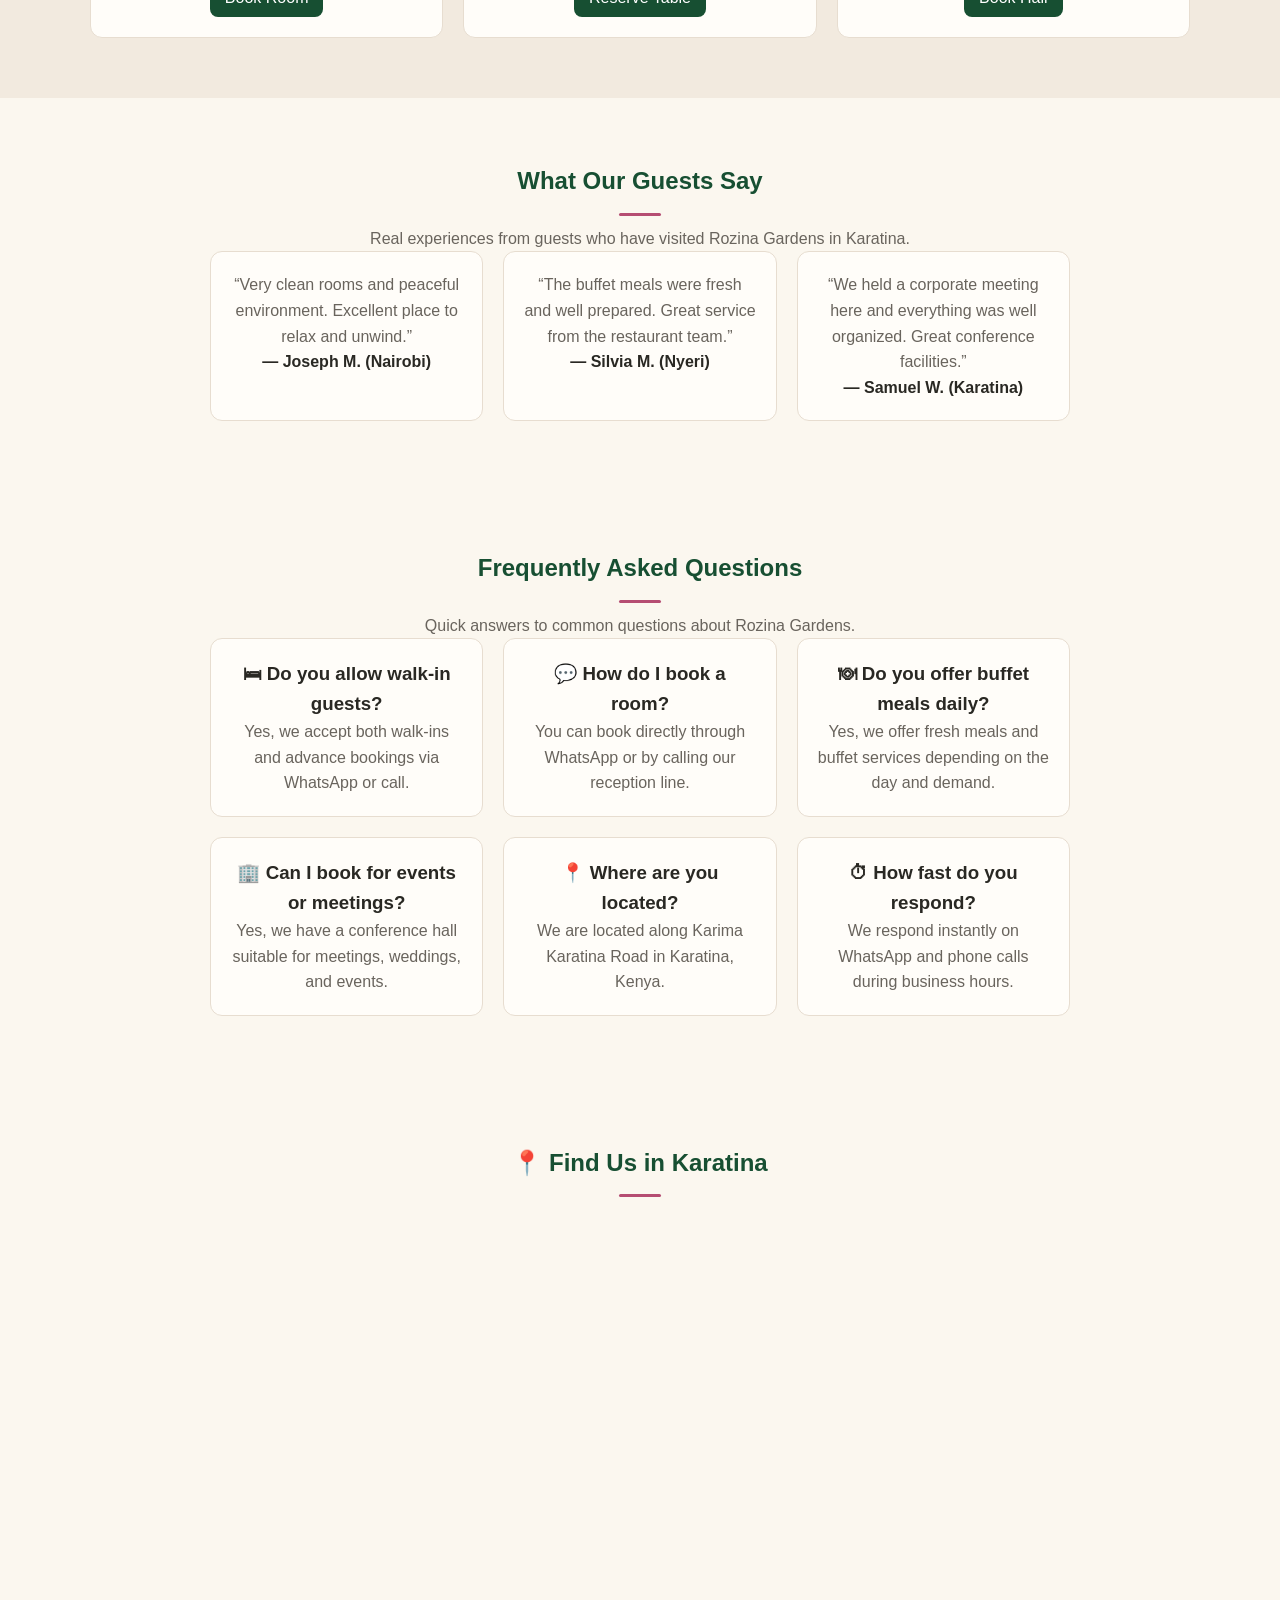
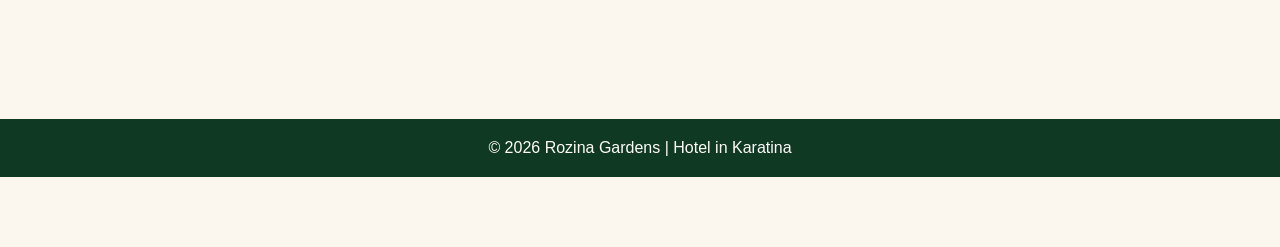
==== commit 5796dbb6: "Simplify homepage header and navigation" ====
--- a/index.html
+++ b/index.html
@@ -42,75 +42,6 @@
 
 <body>
 
-<!-- =========================
-     STICKY BOOKING BAR
-========================= -->
-<div class="sticky-bar">
-
-    <a href="tel:+254119353211" class="sticky-call">📞 Call</a>
-
-    <a href="https://wa.me/254119353211" class="sticky-whatsapp" target="_blank">
-        💬 WhatsApp
-    </a>
-
-    <a href="https://www.google.com/maps/search/?api=1&query=Rozina+Gardens+Karatina"
-       class="sticky-directions" target="_blank">
-        📍 Directions
-    </a>
-
-</div>
-
-<!-- HERO SECTION -->
-<header class="hero">
-
-    <h1>Hotel, Restaurant & Conference Hall in Karatina – Rozina Gardens</h1>
-
-    <p>
-        Looking for a hotel in Karatina, restaurant in Karatina, or conference hall for meetings and events?
-        Rozina Gardens offers accommodation, buffet dining, and event spaces in a peaceful garden environment along Karima Karatina Road.
-    </p>
-
-    <div class="cta">
-        <a href="tel:+254119353211">📞 Call Now</a>
-        <a href="https://wa.me/254119353211">💬 WhatsApp Booking</a>
-        <a href="https://www.google.com/maps/search/?api=1&query=Rozina+Gardens+Karatina" target="_blank">
-            📍 Get Directions
-        </a>
-
-        <a class="contact-pill" href="tel:+254119353211">
-            📞 +254 119 353 211
-        </a>
-    </div>
-
-    <p class="tagline">
-        Best place for accommodation, dining, and events in Karatina.
-    </p>
-
-</header>
-
-<!-- NAVIGATION -->
-<nav>
-
-    <a href="index.html" class="site-logo">
-        <img src="images/logo/logo.png" alt="Rozina Gardens Logo">
-    </a>
-
-    <a href="index.html">Home</a>
-    <a href="rooms-karatina.html">Rooms</a>
-    <a href="restaurant-karatina.html">Restaurant</a>
-    <a href="conference-hall-karatina.html">Conference</a>
-    <a href="facilities.html">Facilities</a>
-    <a href="gallery.html">Gallery</a>
-    <a href="contact.html">Contact</a>
-
-    <a class="book-btn"
-        href="https://wa.me/254119353211"
-        target="_blank" rel="noopener">
-        💬 Book Now
-    </a>
-
-</nav>
-
 <!-- INTRO -->
 <section class="intro">
 
--- a/css/style.css
+++ b/css/style.css
@@ -342,3 +342,188 @@
         margin-left: 0;
     }
 }
+
+
+/* Local service pages */
+.service-hero { max-width:1200px; margin:0 auto; padding:60px 20px; display:grid; grid-template-columns:1.1fr .9fr; gap:36px; align-items:center; text-align:left; }
+.service-hero h1 { color:#1b5e20; font-size:42px; margin:8px 0 16px; }
+.service-hero p { line-height:1.7; color:#555; }
+.service-hero img { width:100%; height:360px; object-fit:cover; border-radius:16px; }
+.service-hero .cta { margin-top:18px; }
+.service-hero .cta a, .local-cta .cta a { background:#1b5e20; color:white; }
+.eyebrow { font-weight:bold; text-transform:uppercase; letter-spacing:.08em; color:#2e7d32 !important; font-size:13px; }
+.service-section { padding:55px 20px; max-width:1100px; margin:auto; }
+.service-section.alt { max-width:none; background:white; }
+.service-section h2, .local-cta h2 { color:#1b5e20; margin-bottom:12px; }
+.service-section > p { max-width:780px; margin:0 auto 24px; line-height:1.7; color:#555; }
+.feature-grid, .service-images { display:grid; grid-template-columns:repeat(3,1fr); gap:20px; max-width:1100px; margin:28px auto 0; }
+.feature-grid article { background:white; padding:24px; border-radius:12px; box-shadow:0 4px 12px rgba(0,0,0,.08); }
+.service-section.alt .feature-grid article { background:#f7f7f7; }
+.feature-grid h3 { color:#1b5e20; margin-bottom:8px; }
+.feature-grid p { color:#666; line-height:1.6; }
+.service-images img { width:100%; height:240px; object-fit:cover; border-radius:12px; }
+.local-cta { padding:55px 20px; max-width:900px; margin:auto; }
+.local-cta p { color:#555; line-height:1.7; margin-bottom:12px; }
+.text-links a, .card h3 a, .card p a { color:#1b5e20; }
+@media (max-width:768px) {
+  .service-hero { grid-template-columns:1fr; padding:40px 20px; text-align:center; }
+  .service-hero h1 { font-size:32px; }
+  .service-hero img { height:260px; }
+  .feature-grid, .service-images { grid-template-columns:1fr; }
+}
+
+
+/* =========================
+   2026 HOSPITALITY VISUAL REFRESH
+   Forest green + warm ivory + Rozina rose
+========================= */
+:root {
+  --forest: #174f32;
+  --forest-dark: #103923;
+  --leaf: #2f7650;
+  --rose: #b54d72;
+  --rose-soft: #f4e5ea;
+  --ivory: #fbf7ef;
+  --sand: #f2eadf;
+  --paper: #fffdf9;
+  --charcoal: #292823;
+  --muted: #69645d;
+  --line: #e7ddd0;
+  --whatsapp: #25D366;
+}
+
+body {
+  background: var(--ivory);
+  color: var(--charcoal);
+  font-family: "Segoe UI", Arial, sans-serif;
+}
+
+nav {
+  background: var(--forest-dark);
+  padding: 14px max(28px, calc((100% - 1200px) / 2));
+  gap: 24px;
+  box-shadow: 0 2px 0 rgba(255,255,255,.04);
+}
+nav a { color: #fffdf9; }
+.site-logo { margin-right: auto; }
+.site-logo img { height: 62px; }
+.book-btn {
+  background: var(--rose);
+  margin-left: 12px;
+  box-shadow: 0 6px 18px rgba(181,77,114,.2);
+}
+.book-btn:hover { background: #9f3f62; }
+
+.hero {
+  min-height: 570px;
+  padding: 120px 20px;
+  display: flex;
+  flex-direction: column;
+  justify-content: center;
+}
+.hero::before {
+  background: linear-gradient(90deg, rgba(16,57,35,.90) 0%, rgba(16,57,35,.68) 48%, rgba(16,57,35,.32) 100%);
+}
+.hero h1 { max-width: 900px; margin-left:auto; margin-right:auto; font-size: clamp(36px, 5vw, 58px); line-height:1.08; }
+.hero p { max-width: 820px; margin-left:auto; margin-right:auto; line-height:1.65; }
+.hero .tagline { color:#f4e5ea; }
+
+.sticky-bar { background: var(--forest-dark); }
+.sticky-bar a { color: white; }
+
+.intro { padding: 64px 20px; }
+.intro h1, .intro h2,
+.service-section h2, .local-cta h2,
+.booking-section h2 { color: var(--forest); }
+.intro p, .service-section > p, .local-cta p { color: var(--muted); }
+
+.cards, .gallery { gap: 24px; }
+.card {
+  background: var(--paper);
+  border: 1px solid var(--line);
+  box-shadow: 0 8px 26px rgba(54,45,34,.08);
+}
+.card:hover {
+  box-shadow: 0 16px 36px rgba(54,45,34,.13);
+}
+.card h3, .feature-grid h3 { color: var(--forest); }
+.card p, .feature-grid p { color: var(--muted); }
+
+.booking-section, .service-section.alt { background: var(--sand); }
+.booking-card, .feature-grid article {
+  background: var(--paper);
+  border: 1px solid var(--line);
+}
+.booking-card a,
+.service-hero .cta a,
+.local-cta .cta a {
+  background: var(--forest);
+}
+.booking-card a:hover,
+.service-hero .cta a:hover,
+.local-cta .cta a:hover { background: var(--forest-dark); }
+
+.service-hero {
+  max-width: 1240px;
+  padding: 76px 28px;
+  gap: 54px;
+}
+.service-hero h1 {
+  color: var(--forest-dark);
+  font-size: clamp(38px, 4vw, 56px);
+  line-height: 1.08;
+}
+.service-hero p { color: var(--muted); font-size:17px; }
+.service-hero img {
+  height: 430px;
+  border-radius: 22px;
+  box-shadow: 0 20px 45px rgba(54,45,34,.16);
+}
+.eyebrow { color: var(--rose) !important; }
+.feature-grid article { box-shadow: 0 8px 24px rgba(54,45,34,.07); }
+.text-links a, .card h3 a, .card p a { color: var(--forest); }
+
+.local-cta {
+  margin-top: 30px;
+  margin-bottom: 30px;
+  border-top: 1px solid var(--line);
+  border-bottom: 1px solid var(--line);
+}
+
+footer {
+  background: var(--forest-dark);
+  color: #fffdf9;
+}
+
+.whatsapp-float {
+  background: var(--whatsapp);
+  box-shadow: 0 8px 24px rgba(0,0,0,.18);
+}
+
+/* restrained brand accent */
+.intro h1::after,
+.intro h2::after,
+.service-section h2::after,
+.local-cta h2::after {
+  content: "";
+  display: block;
+  width: 42px;
+  height: 3px;
+  margin: 12px auto 0;
+  border-radius: 3px;
+  background: var(--rose);
+}
+.service-hero h1::after { display:none; }
+
+@media (max-width: 900px) {
+  nav { justify-content:center; gap:16px; padding:14px 18px; }
+  .site-logo { width:100%; margin-right:0; display:flex; justify-content:center; }
+  .site-logo img { height:58px; }
+  .book-btn { margin-left:0; }
+  .service-hero { gap:28px; }
+}
+@media (max-width: 768px) {
+  .hero { min-height:500px; padding:85px 20px; }
+  .service-hero { padding:48px 20px; }
+  .service-hero img { height:300px; }
+}
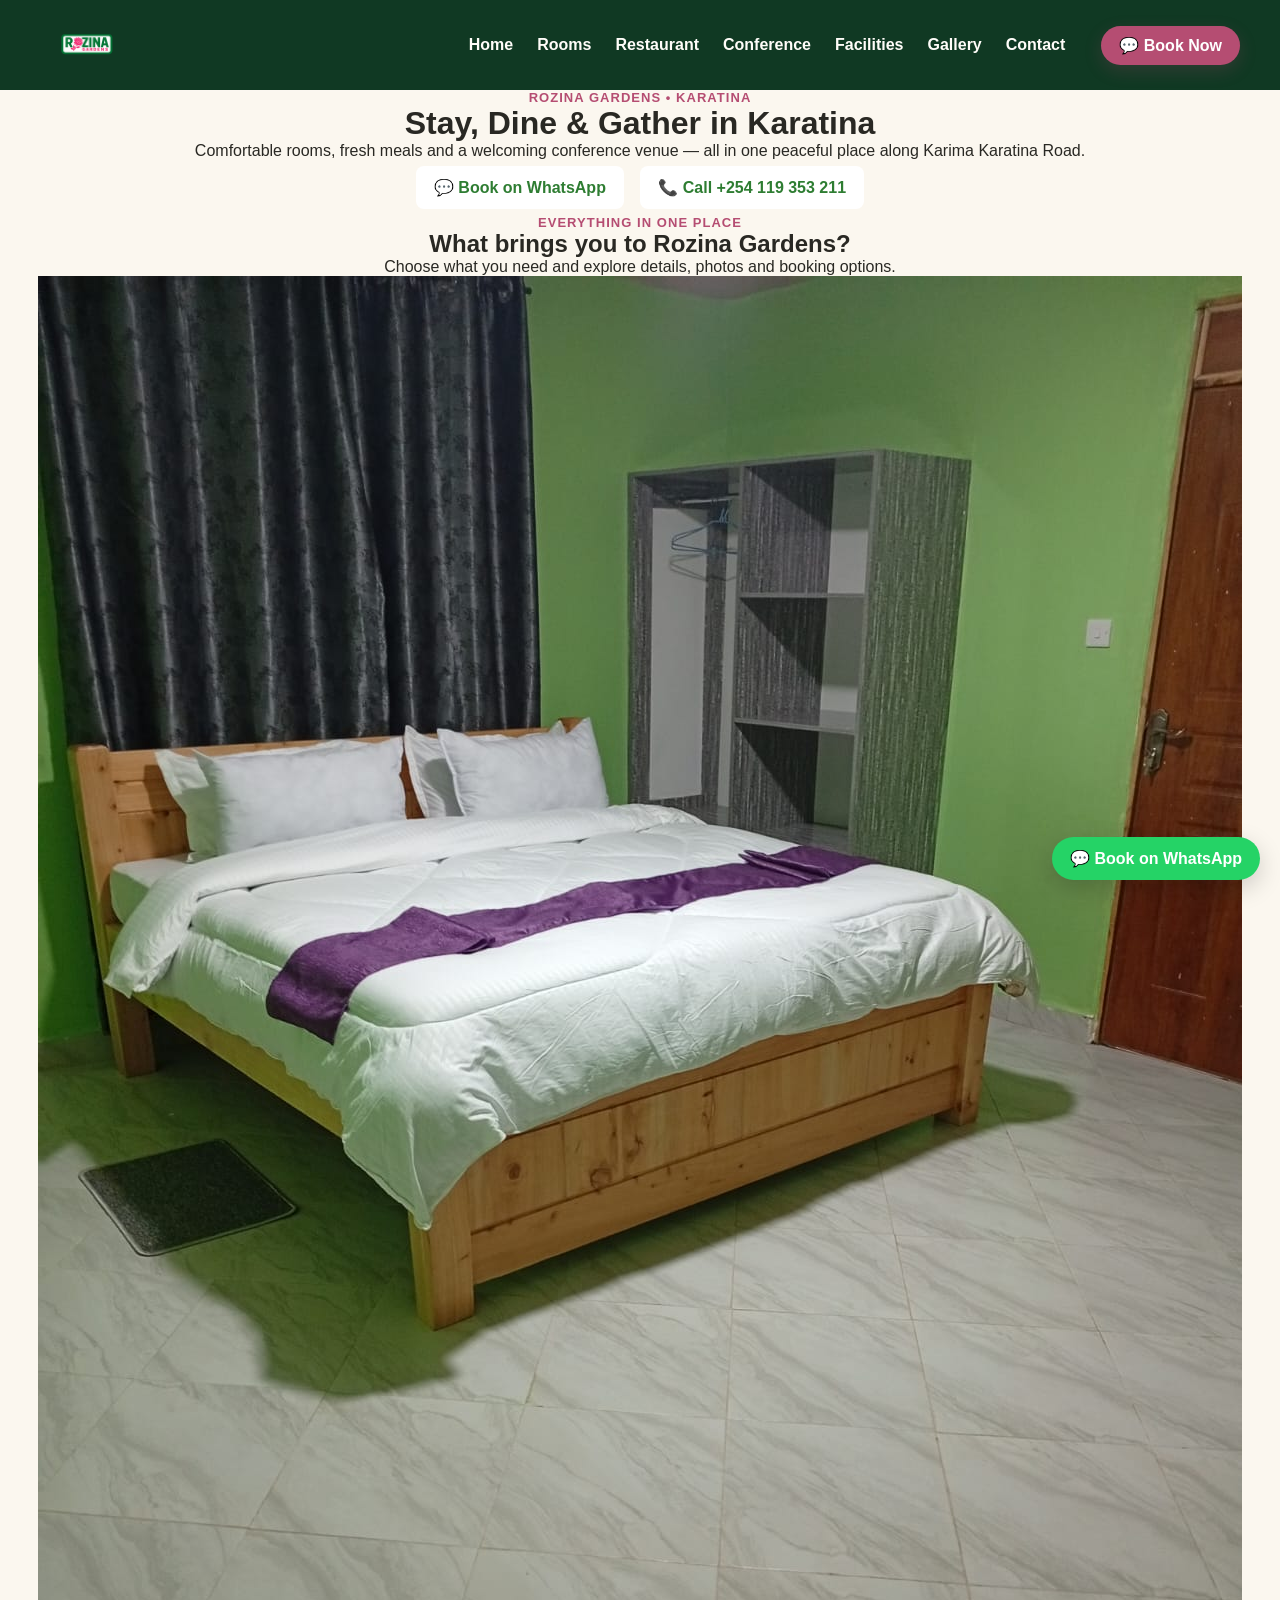
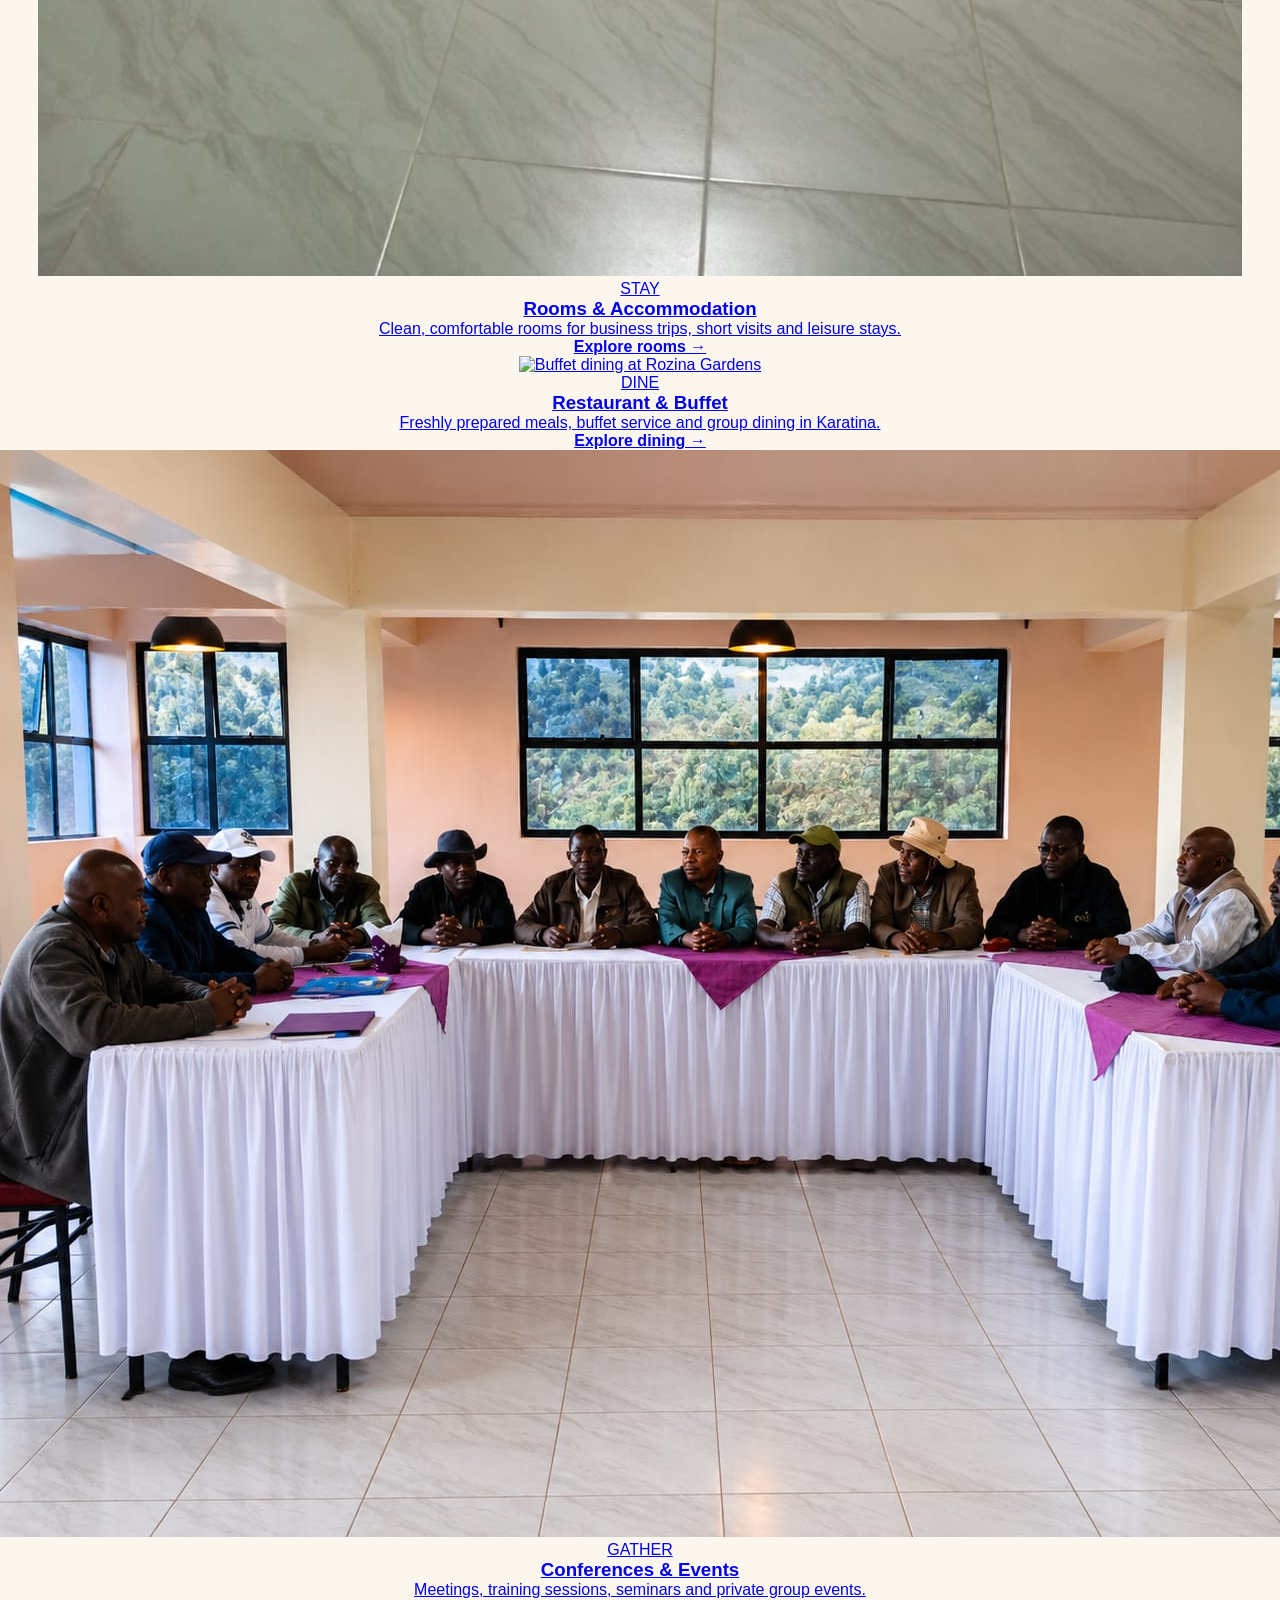
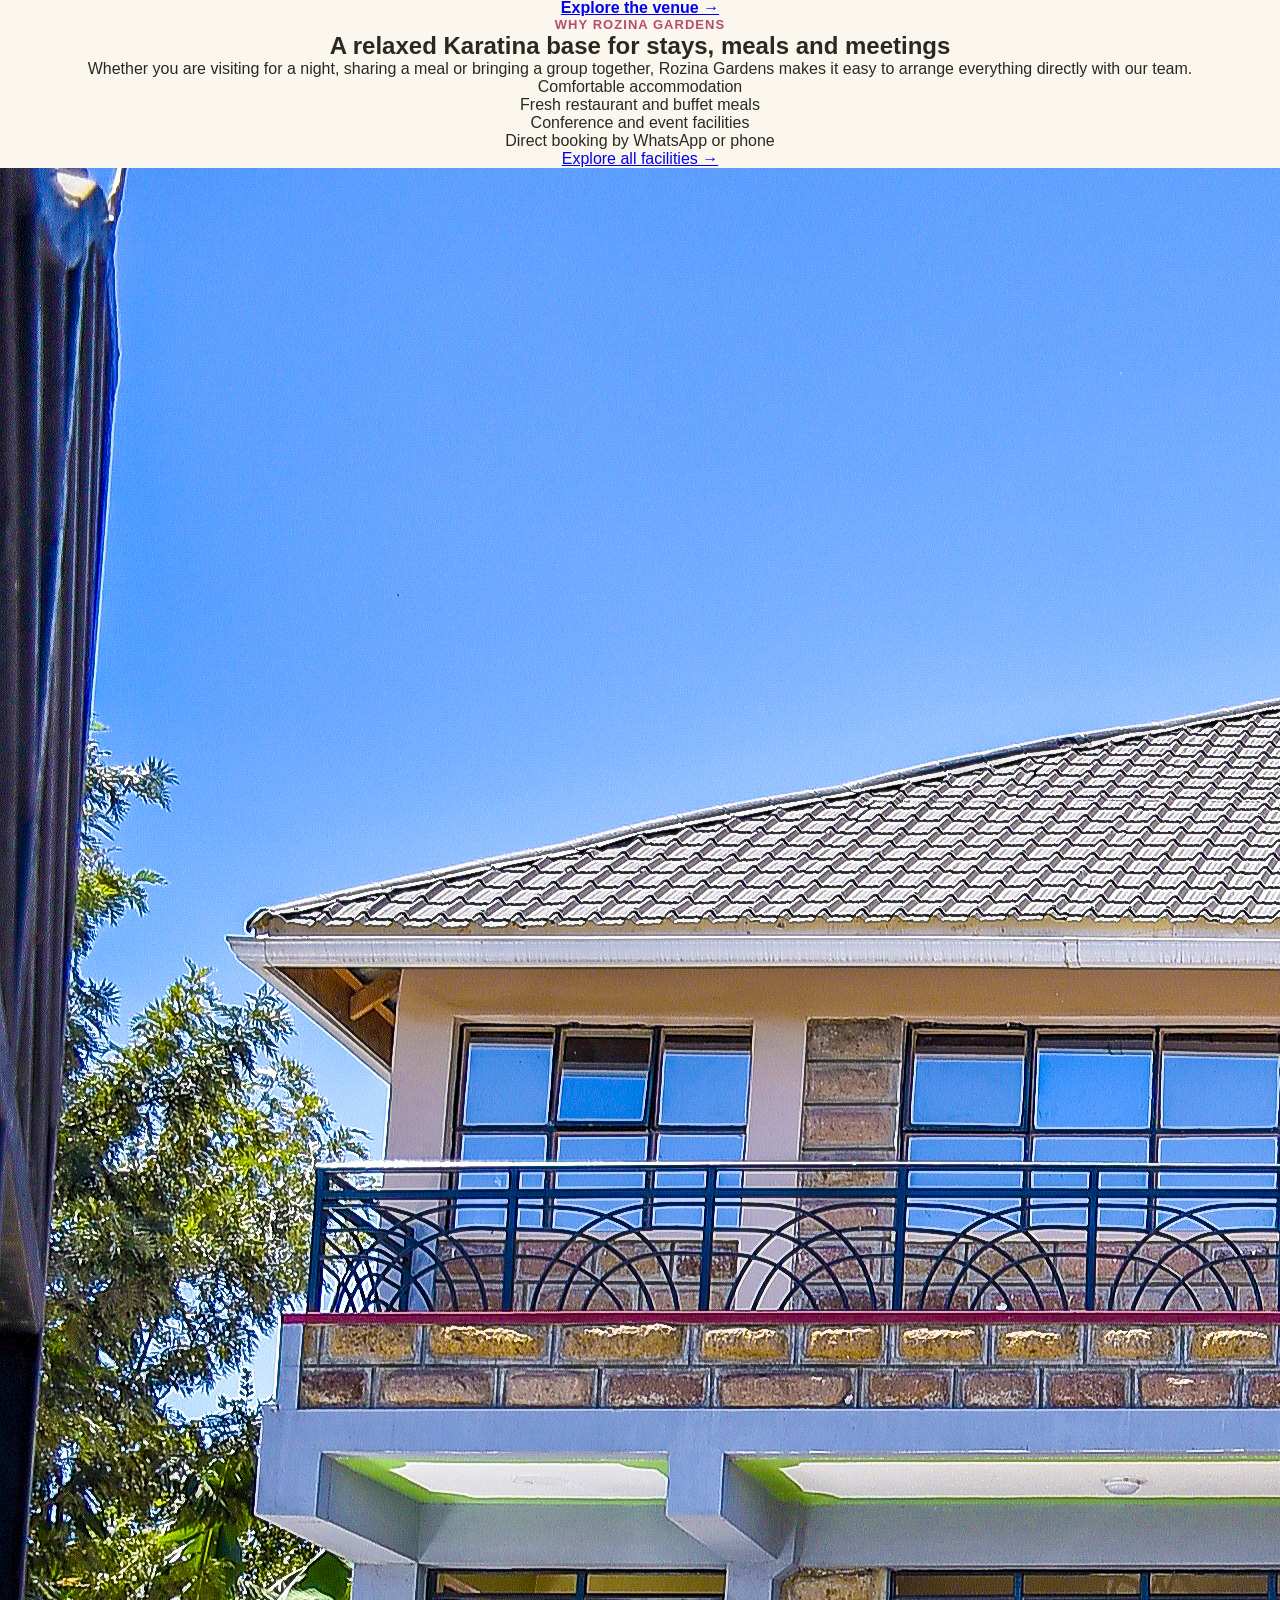
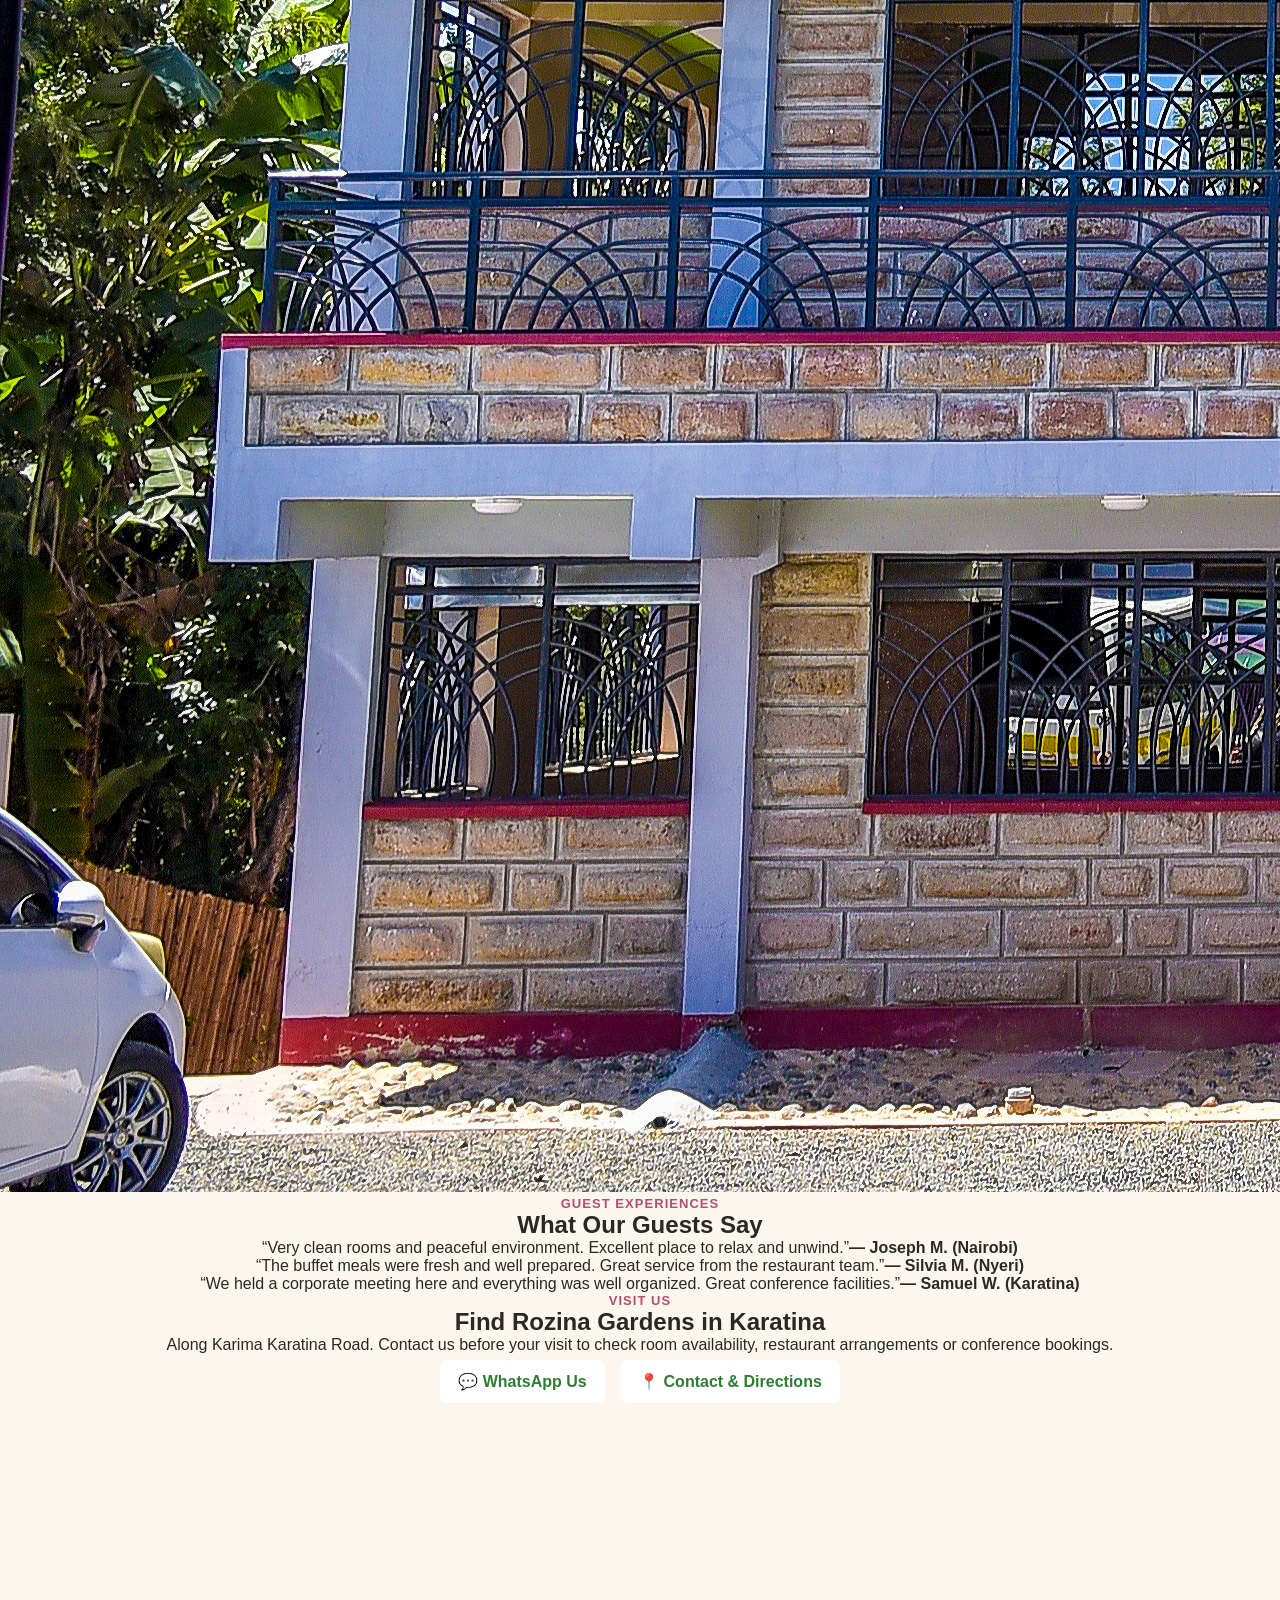
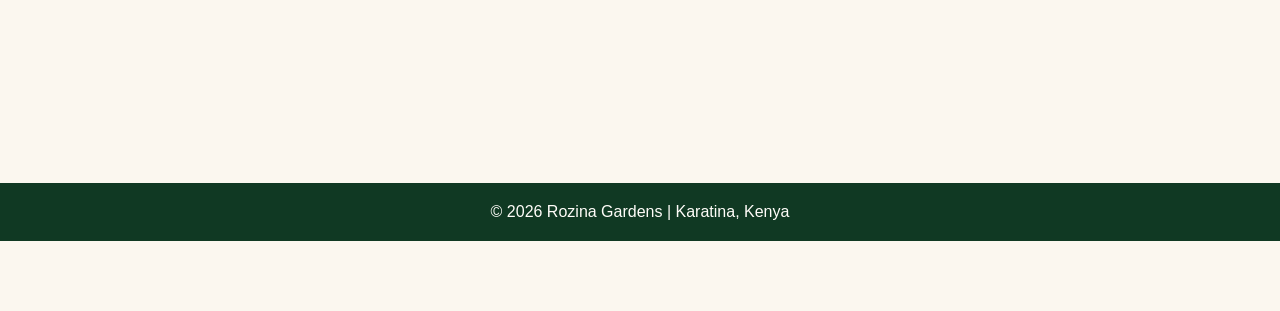
==== commit 243e5ec3: "Redesign homepage around core hospitality services" ====
--- a/index.html
+++ b/index.html
@@ -42,262 +42,95 @@
 
 <body>
 
-<!-- INTRO -->
-<section class="intro">
+<nav>
+    <a href="index.html" class="site-logo"><img src="images/logo/logo.png" alt="Rozina Gardens Logo"></a>
+    <a href="index.html">Home</a>
+    <a href="rooms-karatina.html">Rooms</a>
+    <a href="restaurant-karatina.html">Restaurant</a>
+    <a href="conference-hall-karatina.html">Conference</a>
+    <a href="facilities.html">Facilities</a>
+    <a href="gallery.html">Gallery</a>
+    <a href="contact.html">Contact</a>
+    <a class="book-btn" href="https://wa.me/254119353211" target="_blank" rel="noopener">💬 Book Now</a>
+</nav>
 
-    <h2>Welcome to Rozina Gardens</h2>
+<header class="home-hero">
+    <div class="home-hero-content">
+        <p class="eyebrow">ROZINA GARDENS • KARATINA</p>
+        <h1>Stay, Dine & Gather in Karatina</h1>
+        <p>Comfortable rooms, fresh meals and a welcoming conference venue — all in one peaceful place along Karima Karatina Road.</p>
+        <div class="cta">
+            <a href="https://wa.me/254119353211?text=Hello%20I%20would%20like%20to%20make%20a%20booking%20at%20Rozina%20Gardens" target="_blank" rel="noopener">💬 Book on WhatsApp</a>
+            <a class="secondary" href="tel:+254119353211">📞 Call +254 119 353 211</a>
+        </div>
+    </div>
+</header>
 
-    <p>
-        Rozina Gardens is a peaceful hospitality destination in Karatina offering hotel accommodation, restaurant services,
-        buffet meals, conference facilities, and event spaces.
-    </p>
-
+<section class="home-services">
+    <div class="section-heading">
+        <p class="eyebrow">EVERYTHING IN ONE PLACE</p>
+        <h2>What brings you to Rozina Gardens?</h2>
+        <p>Choose what you need and explore details, photos and booking options.</p>
+    </div>
+    <div class="home-service-grid">
+        <a class="home-service-card" href="rooms-karatina.html">
+            <img src="images/rooms/bedroom-main.jpg" alt="Guest room at Rozina Gardens in Karatina">
+            <div><span>STAY</span><h3>Rooms & Accommodation</h3><p>Clean, comfortable rooms for business trips, short visits and leisure stays.</p><strong>Explore rooms →</strong></div>
+        </a>
+        <a class="home-service-card" href="restaurant-karatina.html">
+            <img src="images/food/buffet-main.jpg" alt="Buffet dining at Rozina Gardens">
+            <div><span>DINE</span><h3>Restaurant & Buffet</h3><p>Freshly prepared meals, buffet service and group dining in Karatina.</p><strong>Explore dining →</strong></div>
+        </a>
+        <a class="home-service-card" href="conference-hall-karatina.html">
+            <img src="images/conference/meeting-karatina.jpg" alt="Conference meeting at Rozina Gardens in Karatina">
+            <div><span>GATHER</span><h3>Conferences & Events</h3><p>Meetings, training sessions, seminars and private group events.</p><strong>Explore the venue →</strong></div>
+        </a>
+    </div>
 </section>
 
-<!-- SERVICES -->
-<section class="cards">
-
-    <div class="card">
-        <h3><a href="restaurant-karatina.html">Restaurant in Karatina</a></h3>
-        <p>Enjoy fresh buffet meals and local cuisine in a clean environment. <a href="restaurant-karatina.html">Explore dining</a>.</p>
+<section class="home-story">
+    <div>
+        <p class="eyebrow">WHY ROZINA GARDENS</p>
+        <h2>A relaxed Karatina base for stays, meals and meetings</h2>
+        <p>Whether you are visiting for a night, sharing a meal or bringing a group together, Rozina Gardens makes it easy to arrange everything directly with our team.</p>
+        <ul>
+            <li>Comfortable accommodation</li>
+            <li>Fresh restaurant and buffet meals</li>
+            <li>Conference and event facilities</li>
+            <li>Direct booking by WhatsApp or phone</li>
+        </ul>
+        <a class="text-cta" href="facilities.html">Explore all facilities →</a>
     </div>
-
-    <div class="card">
-        <h3><a href="rooms-karatina.html">Accommodation in Karatina</a></h3>
-        <p>Comfortable and clean rooms for guests visiting Karatina. <a href="rooms-karatina.html">View accommodation</a>.</p>
-    </div>
-
-    <div class="card">
-        <h3><a href="conference-hall-karatina.html">Conference Hall in Karatina</a></h3>
-        <p>Ideal venue for meetings, trainings, weddings, and events. <a href="conference-hall-karatina.html">Explore the venue</a>.</p>
-    </div>
-
+    <img src="images/exterior/building-front-pink.jpg" alt="Rozina Gardens hotel exterior in Karatina" loading="lazy">
 </section>
 
-<!-- WHY CHOOSE US -->
-<section class="intro">
-
-    <h2>Why Choose Rozina Gardens?</h2>
-
-    <p>
-        ✔ Hotel in Karatina with comfortable accommodation<br>
-        ✔ Restaurant offering fresh buffet meals<br>
-        ✔ Conference hall for meetings and events<br>
-        ✔ Peaceful garden environment<br>
-        ✔ Easy booking via WhatsApp or phone call
-    </p>
-
+<section class="home-proof">
+    <div class="section-heading">
+        <p class="eyebrow">GUEST EXPERIENCES</p>
+        <h2>What Our Guests Say</h2>
+    </div>
+    <div class="testimonial-grid">
+        <blockquote>“Very clean rooms and peaceful environment. Excellent place to relax and unwind.”<strong>— Joseph M. (Nairobi)</strong></blockquote>
+        <blockquote>“The buffet meals were fresh and well prepared. Great service from the restaurant team.”<strong>— Silvia M. (Nyeri)</strong></blockquote>
+        <blockquote>“We held a corporate meeting here and everything was well organized. Great conference facilities.”<strong>— Samuel W. (Karatina)</strong></blockquote>
+    </div>
 </section>
 
-<!-- =========================
-     QUICK BOOKING INTENT (NEW)
-========================= -->
-<section class="intro">
-
-    <h2>Quick Booking</h2>
-
-    <p>Select what you need and book instantly on WhatsApp.</p>
-
-    <div class="booking-cards">
-
-        <div class="booking-card">
-            <h3>🏨 I need a Room</h3>
-            <a href="https://wa.me/254119353211?text=Hello%20I%20would%20like%20to%20book%20a%20room%20at%20Rozina%20Gardens"
-               target="_blank">
-               Start Room Booking
-            </a>
+<section class="home-visit">
+    <div>
+        <p class="eyebrow">VISIT US</p>
+        <h2>Find Rozina Gardens in Karatina</h2>
+        <p>Along Karima Karatina Road. Contact us before your visit to check room availability, restaurant arrangements or conference bookings.</p>
+        <div class="cta">
+            <a href="https://wa.me/254119353211" target="_blank" rel="noopener">💬 WhatsApp Us</a>
+            <a class="secondary" href="contact.html">📍 Contact & Directions</a>
         </div>
-
-        <div class="booking-card">
-            <h3>🍽 I need Restaurant</h3>
-            <a href="https://wa.me/254119353211?text=Hello%20I%20would%20like%20to%20make%20a%20restaurant%20reservation%20at%20Rozina%20Gardens"
-               target="_blank">
-               Book Restaurant
-            </a>
-        </div>
-
-        <div class="booking-card">
-            <h3>🏢 I need Conference Hall</h3>
-            <a href="https://wa.me/254119353211?text=Hello%20I%20would%20like%20to%20book%20the%20conference%20hall%20at%20Rozina%20Gardens"
-               target="_blank">
-               Book Conference
-            </a>
-        </div>
-
     </div>
-
+    <iframe src="https://www.google.com/maps?q=Rozina+Gardens+Karatina&output=embed" width="100%" height="330" style="border:0;" loading="lazy" title="Rozina Gardens location in Karatina"></iframe>
 </section>
 
-<!-- ROOMS SECTION -->
-<section class="cards">
-
-    <div class="card">
-        <img src="images/rooms/bedroom-main.jpg" alt="Comfortable guest room at Rozina Gardens in Karatina" loading="lazy">
-        <h3>Comfortable Room</h3>
-        <p>Clean and quiet rooms ideal for guests staying in Karatina.</p>
-        <a href="https://wa.me/254119353211?text=I%20want%20to%20book%20a%20room" target="_blank">
-            Check Availability
-        </a>
-    </div>
-
-    <div class="card">
-        <img src="images/rooms/bed-detail.jpg" alt="Bed and room details at Rozina Gardens" loading="lazy">
-        <h3>Spacious Room</h3>
-        <p>Extra comfort for couples or long stays.</p>
-        <a href="https://wa.me/254119353211?text=I%20want%20a%20spacious%20room" target="_blank">
-            Check Availability
-        </a>
-    </div>
-
-    <div class="card">
-        <img src="images/rooms/room-desk-area.jpg" alt="Guest room workspace at Rozina Gardens" loading="lazy">
-        <h3>Business Room</h3>
-        <p>Includes workspace for business travelers.</p>
-        <a href="https://wa.me/254119353211?text=I%20need%20a%20business%20room" target="_blank">
-            Check Availability
-        </a>
-    </div>
-
-    <div class="card">
-        <img src="images/rooms/bathroom-clean.jpg" alt="Private guest bathroom at Rozina Gardens" loading="lazy">
-        <h3>Private Bathroom</h3>
-        <p>Clean rooms with hot showers and privacy.</p>
-        <a href="https://wa.me/254119353211?text=Tell%20me%20about%20bathrooms" target="_blank">
-            Ask on WhatsApp
-        </a>
-    </div>
-
-</section>
-
-<!-- BOOKING SECTION -->
-<section class="booking-section">
-
-    <h2>Book Your Stay or Event Today</h2>
-
-    <p>We respond instantly on WhatsApp for bookings and inquiries.</p>
-
-    <div class="booking-cards">
-
-        <div class="booking-card">
-            <h3>🏨 Room Booking</h3>
-            <a href="https://wa.me/254119353211?text=I%20want%20to%20book%20a%20room" target="_blank">Book Room</a>
-        </div>
-
-        <div class="booking-card">
-            <h3>🍽 Restaurant</h3>
-            <a href="https://wa.me/254119353211?text=I%20want%20to%20reserve%20a%20table" target="_blank">Reserve Table</a>
-        </div>
-
-        <div class="booking-card">
-            <h3>🏢 Conference</h3>
-            <a href="https://wa.me/254119353211?text=I%20want%20to%20book%20conference%20hall" target="_blank">Book Hall</a>
-        </div>
-
-    </div>
-</section>
-<!-- =========================
-     TESTIMONIALS SECTION
-========================= -->
-<section class="intro">
-
-    <h2>What Our Guests Say</h2>
-
-    <p>Real experiences from guests who have visited Rozina Gardens in Karatina.</p>
-
-    <div class="booking-cards">
-
-        <div class="booking-card">
-            <p>
-                “Very clean rooms and peaceful environment. Excellent place to relax and unwind.”
-            </p>
-            <h4>— Joseph M. (Nairobi)</h4>
-        </div>
-
-        <div class="booking-card">
-            <p>
-                “The buffet meals were fresh and well prepared. Great service from the restaurant team.”
-            </p>
-            <h4>— Silvia M. (Nyeri)</h4>
-        </div>
-
-        <div class="booking-card">
-            <p>
-                “We held a corporate meeting here and everything was well organized. Great conference facilities.”
-            </p>
-            <h4>— Samuel W. (Karatina)</h4>
-        </div>
-
-    </div>
-
-</section>
-<!-- =========================
-     FAQ SECTION
-========================= -->
-<section class="intro">
-
-    <h2>Frequently Asked Questions</h2>
-
-    <p>Quick answers to common questions about Rozina Gardens.</p>
-
-    <div class="booking-cards">
-
-        <div class="booking-card">
-            <h3>🛏 Do you allow walk-in guests?</h3>
-            <p>Yes, we accept both walk-ins and advance bookings via WhatsApp or call.</p>
-        </div>
-
-        <div class="booking-card">
-            <h3>💬 How do I book a room?</h3>
-            <p>You can book directly through WhatsApp or by calling our reception line.</p>
-        </div>
-
-        <div class="booking-card">
-            <h3>🍽 Do you offer buffet meals daily?</h3>
-            <p>Yes, we offer fresh meals and buffet services depending on the day and demand.</p>
-        </div>
-
-        <div class="booking-card">
-            <h3>🏢 Can I book for events or meetings?</h3>
-            <p>Yes, we have a conference hall suitable for meetings, weddings, and events.</p>
-        </div>
-
-        <div class="booking-card">
-            <h3>📍 Where are you located?</h3>
-            <p>We are located along Karima Karatina Road in Karatina, Kenya.</p>
-        </div>
-
-        <div class="booking-card">
-            <h3>⏱ How fast do you respond?</h3>
-            <p>We respond instantly on WhatsApp and phone calls during business hours.</p>
-        </div>
-
-    </div>
-
-</section>
-<!-- MAP -->
-<section class="intro">
-
-    <h2>📍 Find Us in Karatina</h2>
-
-    <iframe
-        src="https://www.google.com/maps?q=Rozina+Gardens+Karatina&output=embed"
-        width="100%"
-        height="400"
-        style="border:0; border-radius:10px;"
-        loading="lazy">
-    </iframe>
-
-</section>
-
-<!-- FOOTER -->
-<footer>
-    <p>© 2026 Rozina Gardens | Hotel in Karatina</p>
-</footer>
-
-<!-- WHATSAPP FLOAT -->
-<a href="https://wa.me/254119353211" class="whatsapp-float">
-    💬 Book on WhatsApp
-</a>
+<footer><p>© 2026 Rozina Gardens | Karatina, Kenya</p></footer>
+<a href="https://wa.me/254119353211" class="whatsapp-float" target="_blank" rel="noopener">💬 Book on WhatsApp</a>
 
 </body>
 </html>
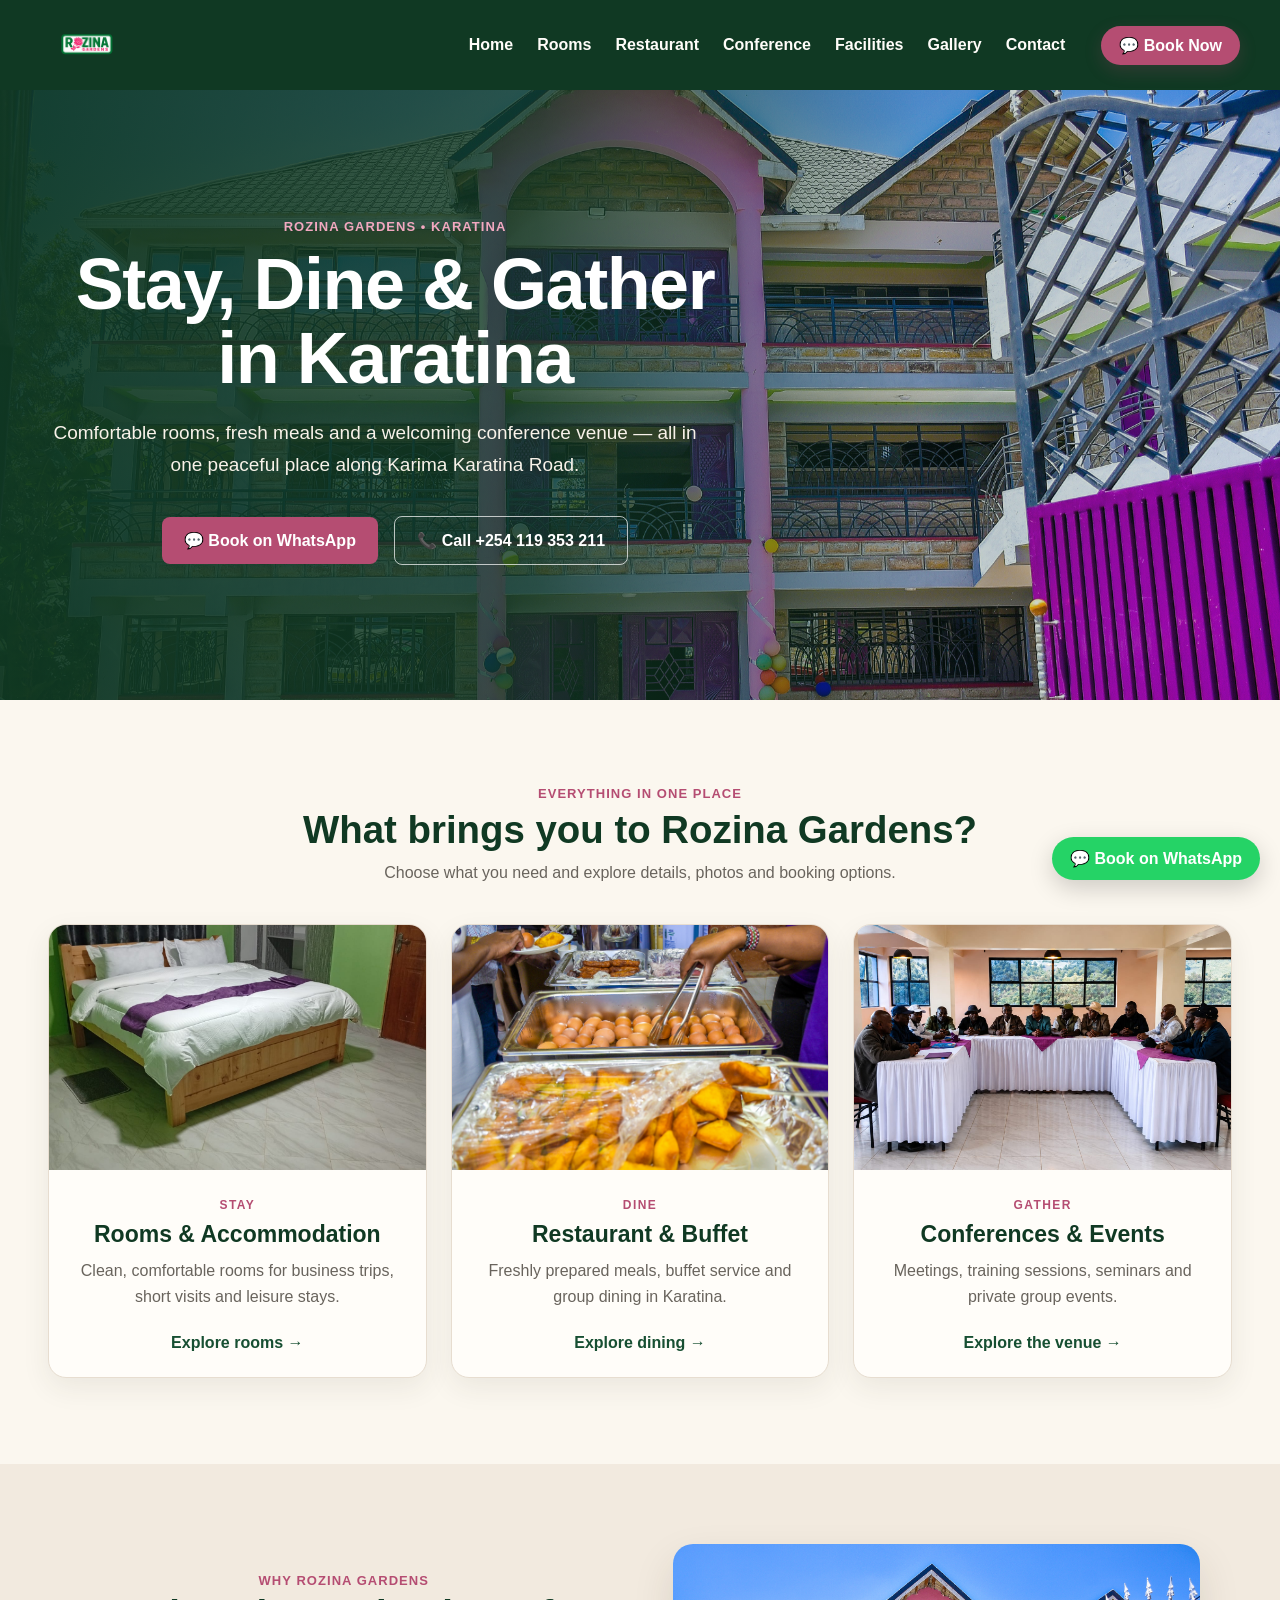
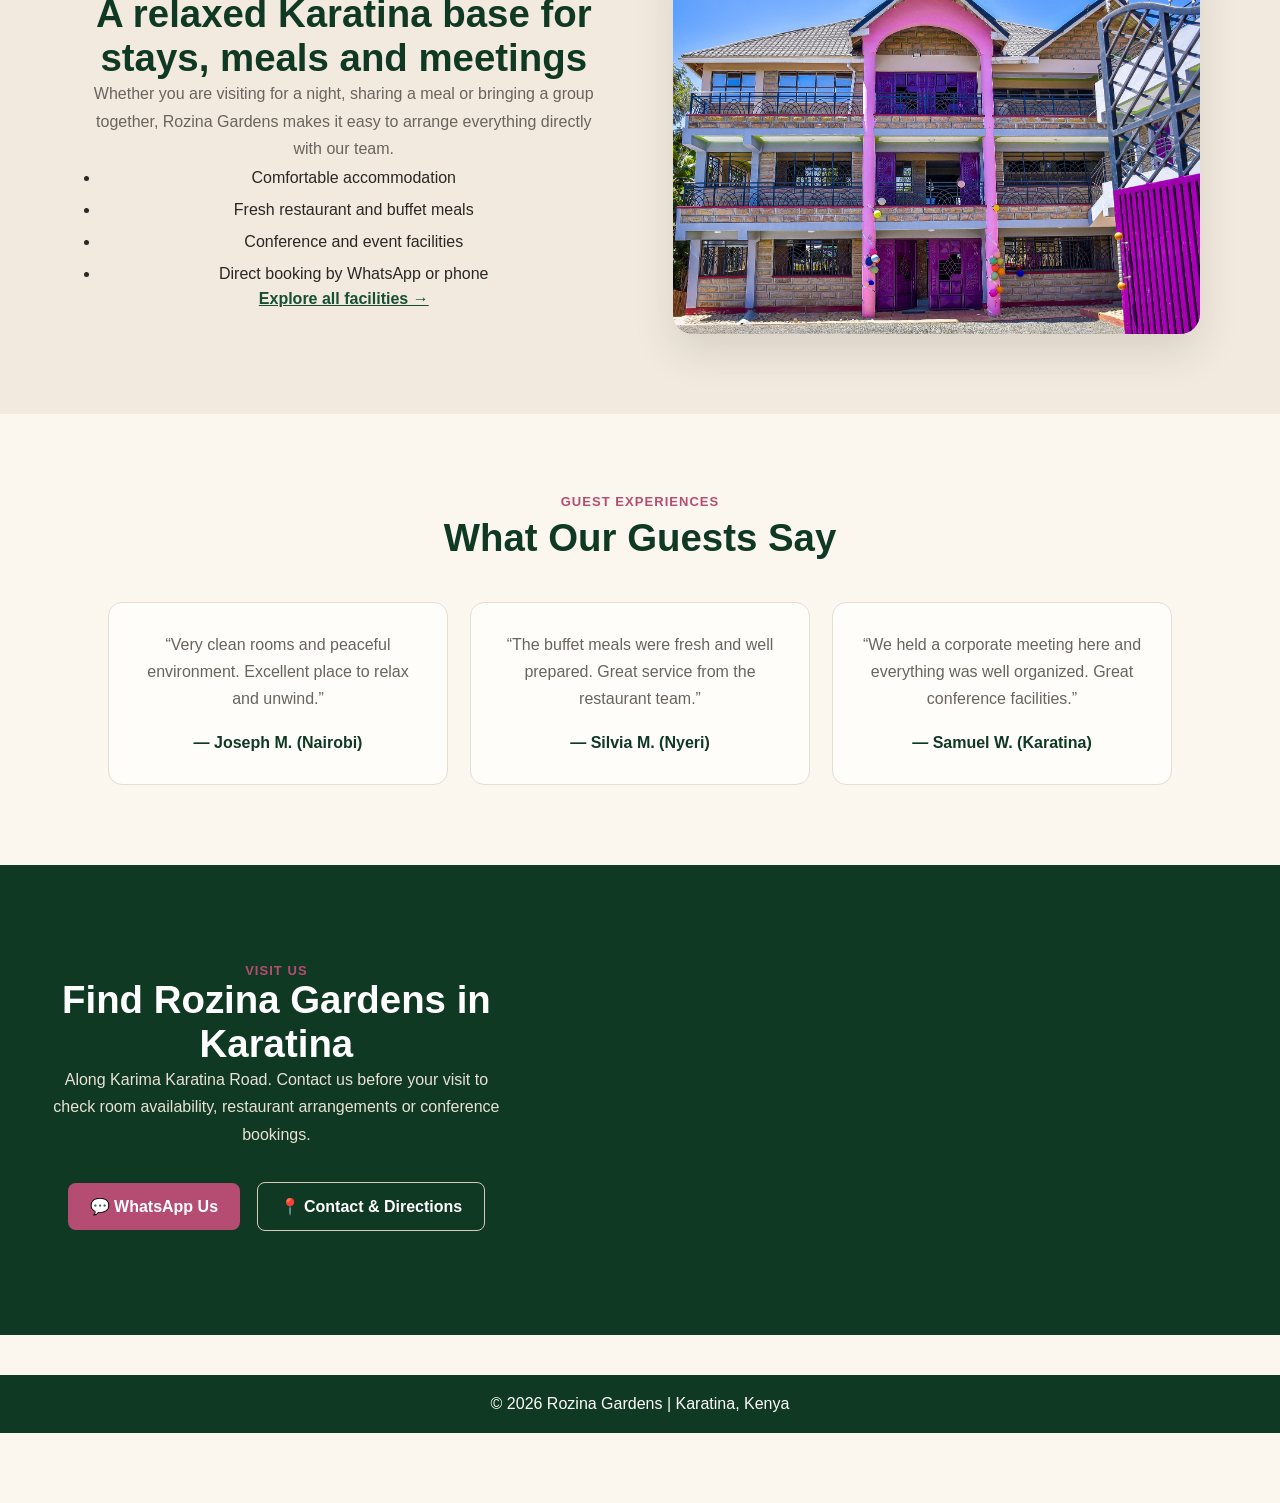
==== commit 5101bb34: "Fix homepage restaurant image path" ====
--- a/index.html
+++ b/index.html
@@ -78,7 +78,7 @@
             <div><span>STAY</span><h3>Rooms & Accommodation</h3><p>Clean, comfortable rooms for business trips, short visits and leisure stays.</p><strong>Explore rooms →</strong></div>
         </a>
         <a class="home-service-card" href="restaurant-karatina.html">
-            <img src="images/food/buffet-main.jpg" alt="Buffet dining at Rozina Gardens">
+            <img src="images/food/buffet-setup-2.jpg" alt="Buffet dining at Rozina Gardens">
             <div><span>DINE</span><h3>Restaurant & Buffet</h3><p>Freshly prepared meals, buffet service and group dining in Karatina.</p><strong>Explore dining →</strong></div>
         </a>
         <a class="home-service-card" href="conference-hall-karatina.html">
--- a/css/style.css
+++ b/css/style.css
@@ -527,3 +527,67 @@
   .service-hero { padding:48px 20px; }
   .service-hero img { height:300px; }
 }
+
+
+/* =========================
+   HOMEPAGE EDITORIAL REFRESH
+========================= */
+.home-hero {
+  min-height: 610px;
+  display: flex;
+  align-items: center;
+  padding: 80px max(30px, calc((100% - 1180px) / 2));
+  background:
+    linear-gradient(90deg, rgba(16,57,35,.94) 0%, rgba(16,57,35,.80) 42%, rgba(16,57,35,.24) 72%, rgba(16,57,35,.12) 100%),
+    url("../images/exterior/building-front-pink.jpg") center/cover no-repeat;
+}
+.home-hero-content { max-width: 690px; color:#fff; }
+.home-hero .eyebrow { color:#f2a8c0 !important; margin-bottom:14px; }
+.home-hero h1 { font-size:clamp(44px,6vw,72px); line-height:1.02; margin:0 0 22px; letter-spacing:-1.5px; }
+.home-hero p:not(.eyebrow) { font-size:19px; line-height:1.7; color:#f8f2e9; max-width:650px; }
+.home-hero .cta, .home-visit .cta { justify-content:flex-start; margin-top:28px; }
+.home-hero .cta a, .home-visit .cta a {
+  display:inline-block; padding:14px 22px; border-radius:8px; background:var(--rose); color:white; text-decoration:none; font-weight:700;
+}
+.home-hero .cta a.secondary, .home-visit .cta a.secondary { background:transparent; border:1px solid rgba(255,255,255,.7); }
+.home-services { max-width:1240px; margin:auto; padding:86px 28px; }
+.section-heading { text-align:center; max-width:720px; margin:0 auto 42px; }
+.section-heading h2 { color:var(--forest-dark); font-size:clamp(30px,3vw,42px); margin:7px 0 12px; }
+.section-heading > p:last-child { color:var(--muted); }
+.home-service-grid { display:grid; grid-template-columns:repeat(3,1fr); gap:24px; }
+.home-service-card { background:var(--paper); border:1px solid var(--line); border-radius:18px; overflow:hidden; text-decoration:none; color:inherit; box-shadow:0 10px 28px rgba(54,45,34,.08); transition:.2s ease; }
+.home-service-card:hover { transform:translateY(-4px); box-shadow:0 18px 38px rgba(54,45,34,.14); }
+.home-service-card img { width:100%; height:245px; object-fit:cover; display:block; }
+.home-service-card div { padding:25px; }
+.home-service-card span { color:var(--rose); font-size:12px; font-weight:800; letter-spacing:1.4px; }
+.home-service-card h3 { color:var(--forest-dark); font-size:23px; margin:8px 0 10px; }
+.home-service-card p { color:var(--muted); line-height:1.6; min-height:76px; }
+.home-service-card strong { color:var(--forest); }
+.home-story { background:var(--sand); padding:80px max(30px, calc((100% - 1120px) / 2)); display:grid; grid-template-columns:1fr 1fr; align-items:center; gap:65px; }
+.home-story h2, .home-visit h2 { color:var(--forest-dark); font-size:clamp(30px,3vw,42px); line-height:1.15; }
+.home-story p { color:var(--muted); line-height:1.7; }
+.home-story ul { padding-left:20px; color:var(--charcoal); line-height:2; }
+.home-story img { width:100%; height:390px; object-fit:cover; border-radius:20px; box-shadow:0 18px 40px rgba(54,45,34,.13); }
+.text-cta { color:var(--forest); font-weight:800; }
+.home-proof { padding:80px 28px; max-width:1120px; margin:auto; }
+.testimonial-grid { display:grid; grid-template-columns:repeat(3,1fr); gap:22px; }
+.testimonial-grid blockquote { margin:0; padding:28px; background:var(--paper); border:1px solid var(--line); border-radius:14px; color:var(--muted); line-height:1.7; }
+.testimonial-grid strong { display:block; color:var(--forest-dark); margin-top:16px; }
+.home-visit { background:var(--forest-dark); color:white; display:grid; grid-template-columns:.8fr 1.2fr; gap:48px; align-items:center; padding:70px max(30px, calc((100% - 1180px) / 2)); }
+.home-visit h2 { color:white; }
+.home-visit p:not(.eyebrow) { color:#e9e1d6; line-height:1.7; }
+.home-visit iframe { border-radius:18px; }
+.home-visit .cta a.secondary { border-color:#d8c9ba; }
+@media(max-width:900px){
+ .home-service-grid,.testimonial-grid { grid-template-columns:1fr; }
+ .home-story,.home-visit { grid-template-columns:1fr; }
+ .home-service-card p { min-height:0; }
+}
+@media(max-width:768px){
+ .home-hero { min-height:560px; padding:70px 22px; background-position:62% center; }
+ .home-hero h1 { font-size:44px; }
+ .home-hero .cta,.home-visit .cta { flex-direction:column; align-items:stretch; }
+ .home-hero .cta a,.home-visit .cta a { text-align:center; }
+ .home-services,.home-proof { padding:60px 20px; }
+ .home-story,.home-visit { padding:60px 22px; }
+}
